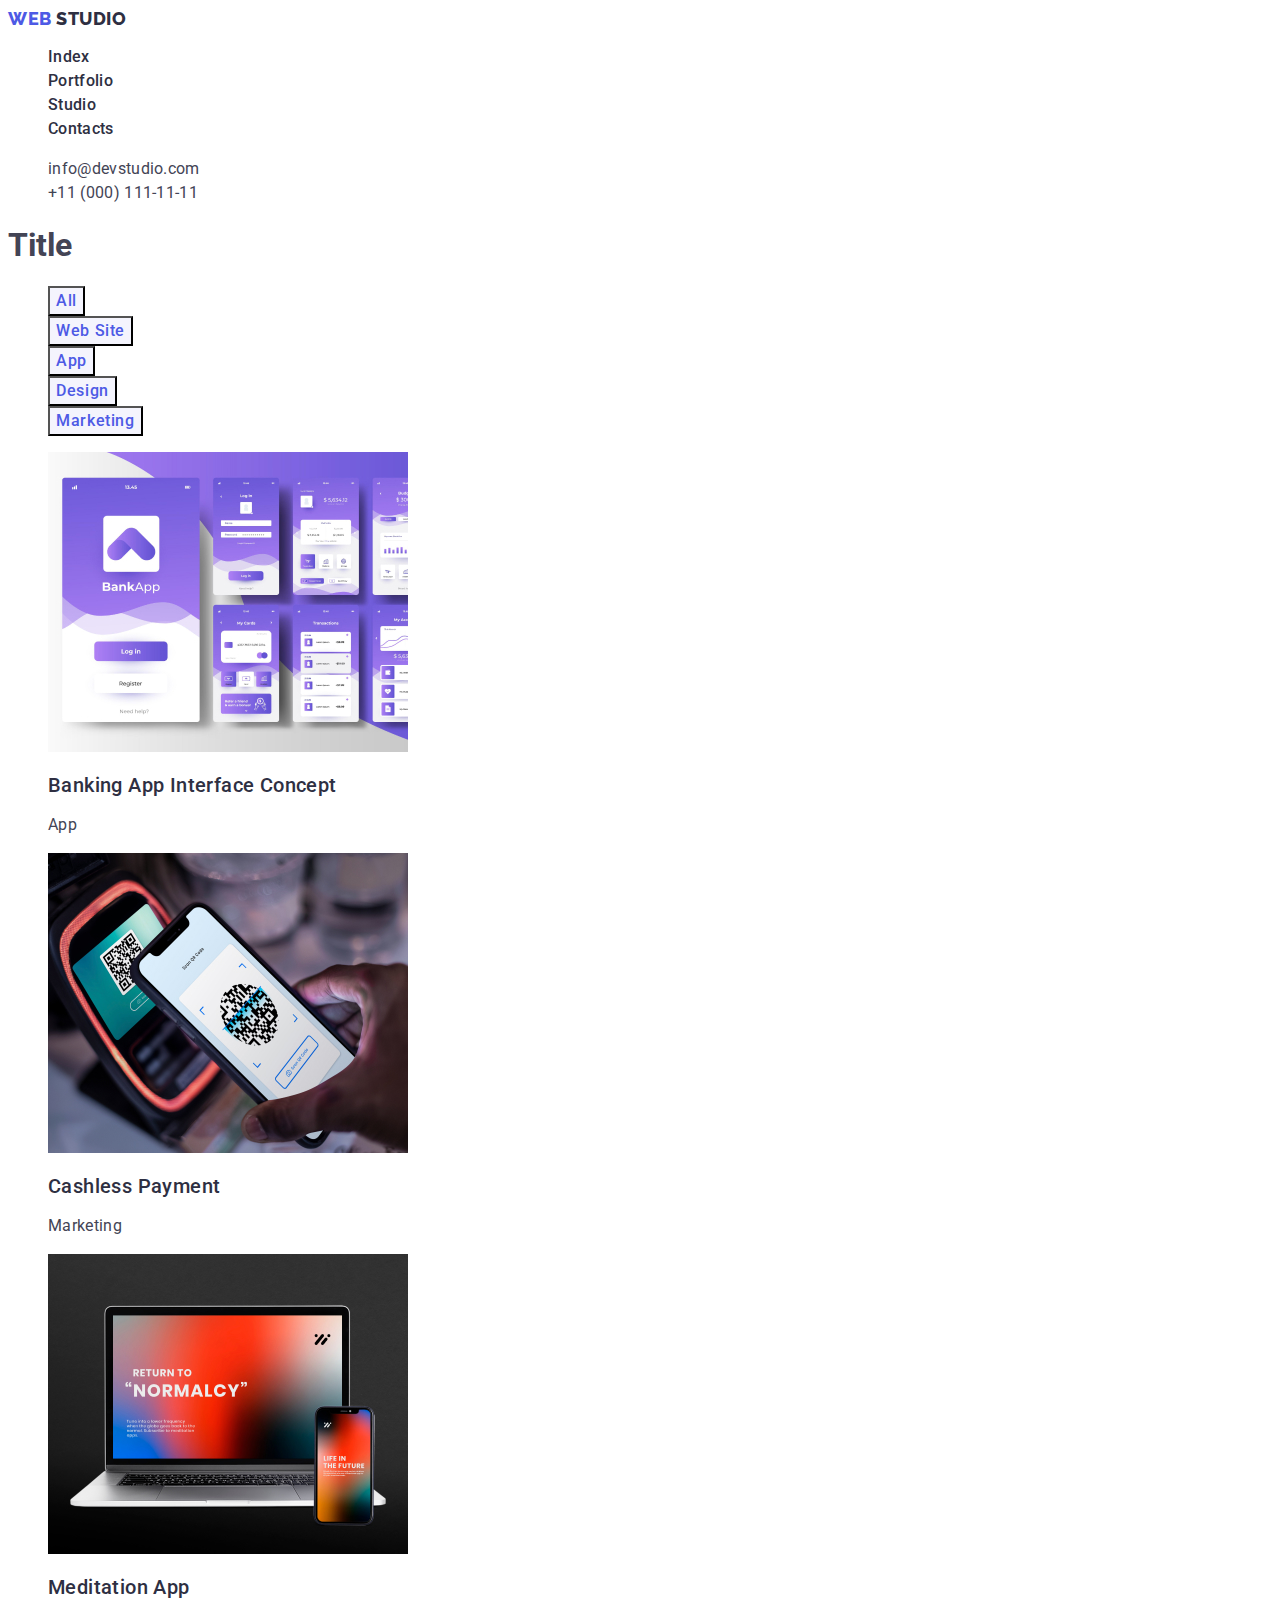
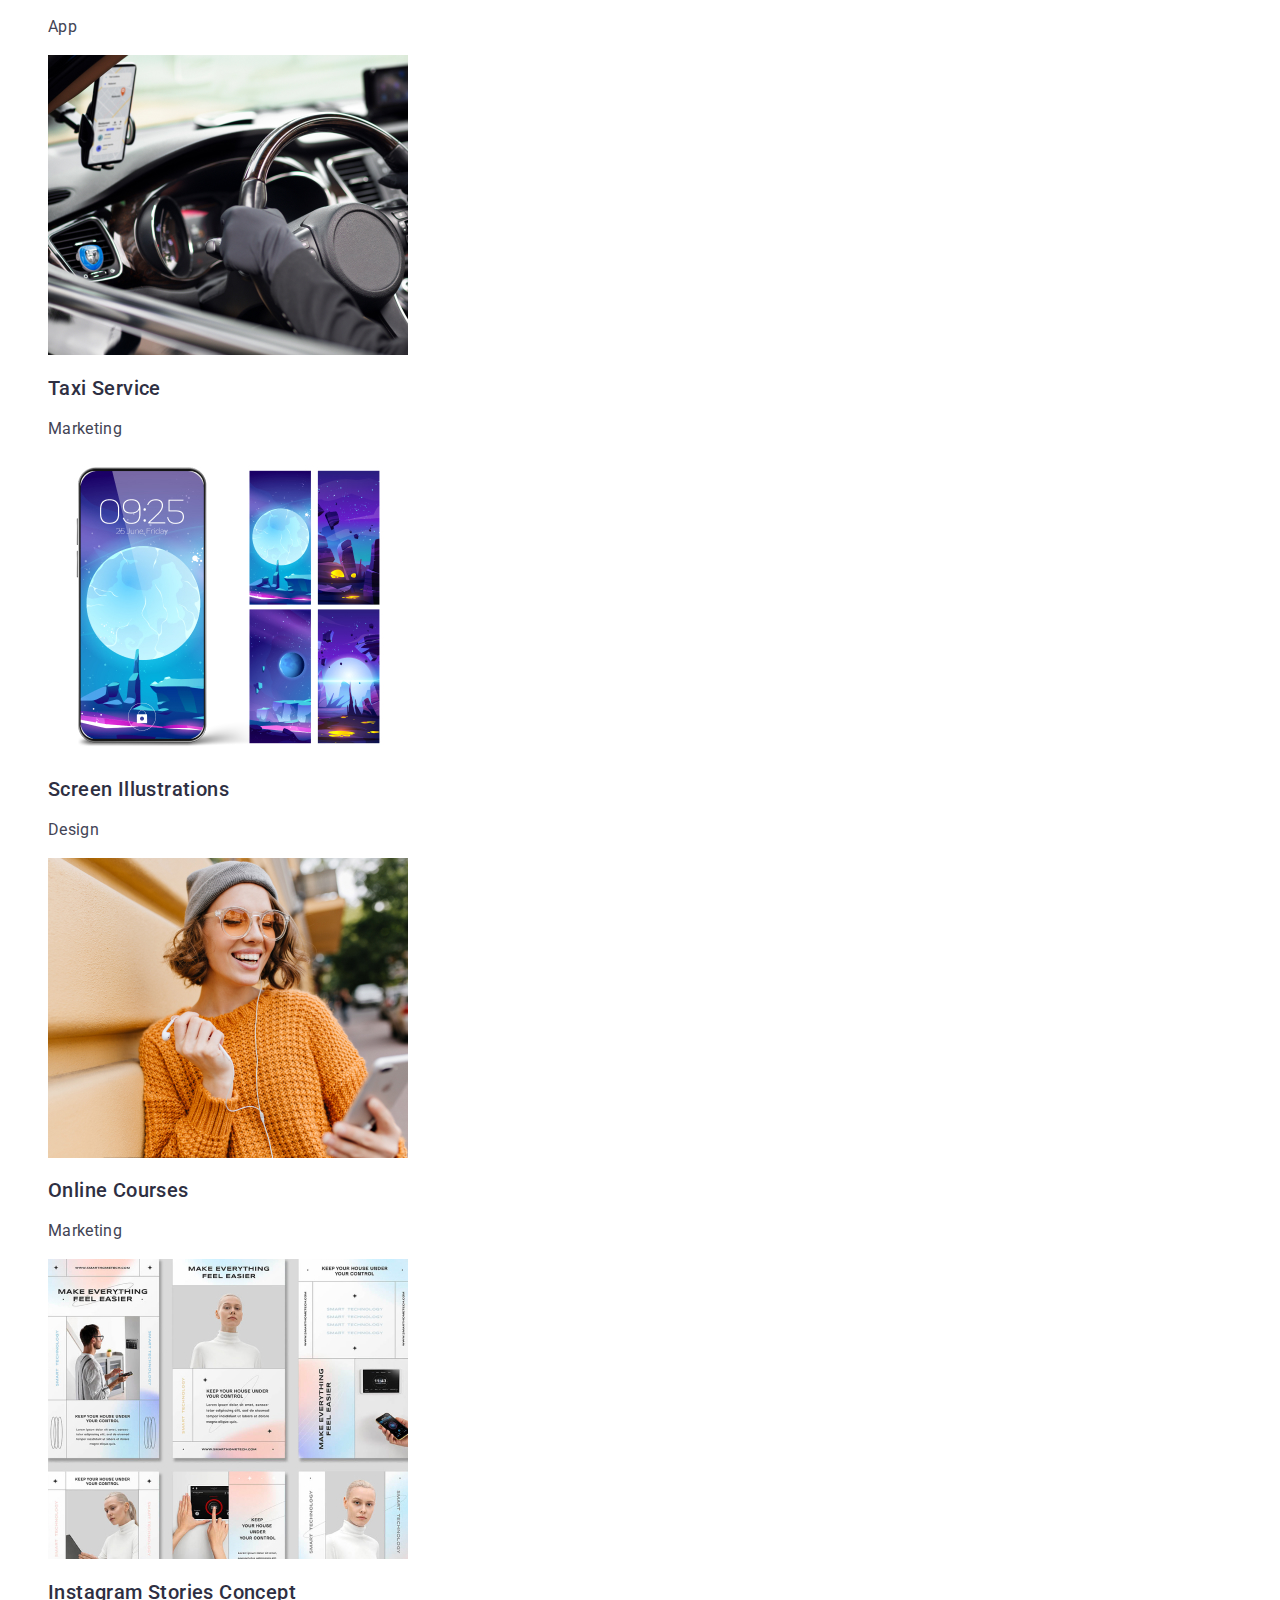
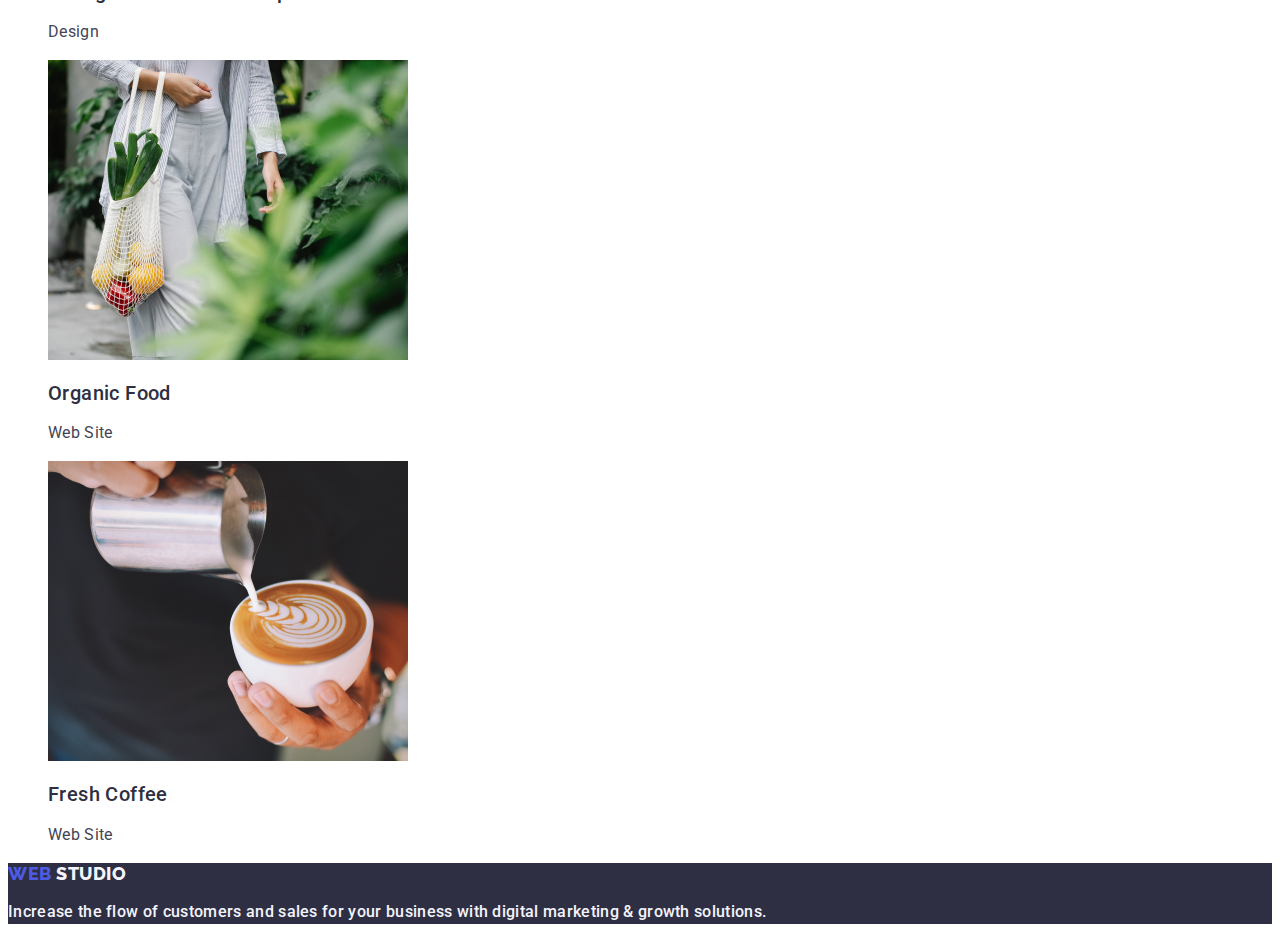
==== portfolio.html @ 58176294 "Initial commit" ====
<!DOCTYPE html>
<html lang="en">

<head>
    <meta charset="UTF-8">
    <meta name="viewport" content="width=device-width, initial-scale=1.0">
    <link rel="preconnect" href="https://fonts.googleapis.com">
    <link rel="preconnect" href="https://fonts.gstatic.com" crossorigin>
    <link href="https://fonts.googleapis.com/css2?family=Raleway:wght@800&family=Roboto:wght@400;500&display=swap"
        rel="stylesheet">
    <link rel="stylesheet" href="./css/styles.css">
    <title>Portfolio</title>
</head>

<body class="body-portfolio">
    <header>
        <nav>
            <a href="./index.html" class="web link">Web <span class="studio">Studio</span></a>
            <ul class="list">
                <li><a href="./index.html" class="index link">Index</a></li>
                <li><a href="./portfolio.html" class="index link">Portfolio</a></li>
                <li><a href="" class="index link">Studio</a></li>
                <li><a href="" class="index link">Contacts</a></li>
            </ul>
        </nav>
        <address class="adress-style">
            <ul class="list">
                <li><a href="mailto:info@devstudio.com" class="contact link">info@devstudio.com</a></li>
                <li><a href="tel:+110001111111" class="contact link">+11 (000) 111-11-11</a></li>
            </ul>
        </address>
    </header>
    <main>
        <section>
            <h1>Title</h1>
            <ul class="list">
                <li><button type="button" class="all-button">All</button></li>
                <li><button type="button" class="all-button">Web Site</button></li>
                <li><button type="button" class="all-button">App</button></li>
                <li><button type="button" class="all-button">Design</button></li>
                <li><button type="button" class="all-button">Marketing</button></li>
            </ul>
            <ul class="list">
                <li><a href="" class="link"><img src="./images/BankingAppInterfaceConcept.jpg" alt="BankingApp"
                            width="360">
                        <h2 class="first-row-title">Banking App Interface Concept</h2>
                        <p class="first-row-paragraph">App</p>
                    </a></li>
                <li><a href="" class="link"><img src="./images/CashlessPayment.jpg" alt="CashlessPayment" width="360">
                        <h2 class="first-row-title">Cashless Payment</h2>
                        <p class="first-row-paragraph">Marketing</p>
                    </a></li>
                <li><a href="" class="link"><img src="./images/MeditationApp.jpg" alt="MeditationApp" width="360">
                        <h2 class="first-row-title">Meditation App</h2>
                        <p class="first-row-paragraph">App</p>
                    </a></li>
                <li><a href="" class="link"><img src="./images/TaxiService.jpg" alt="TaxiService" width="360">
                        <h2 class="first-row-title">Taxi Service</h2>
                        <p class="first-row-paragraph">Marketing</p>
                    </a></li>
                <li><a href="" class="link"><img src="./images/ScreenIllustrations.jpg" alt="ScreenIllustrations"
                            width="360">
                        <h2 class="first-row-title">Screen Illustrations</h2>
                        <p class="first-row-paragraph">Design</p>
                    </a></li>
                <li><a href="" class="link"><img src="./images/OnlineCourses.jpg" alt="OnlineCourses" width="360">
                        <h2 class="first-row-title">Online Courses</h2>
                        <p class="first-row-paragraph">Marketing</p>
                    </a></li>
                <li><a href="" class="link"><img src="./images/InstagramStoriesConcept.jpg"
                            alt="InstagramStoriesConcept" width="360">
                        <h2 class="first-row-title">Instagram Stories Concept</h2>
                        <p class="first-row-paragraph">Design</p>
                    </a></li>
                <li><a href="" class="link"><img src="./images/OrganicFood.jpg" alt="OrganicFood" width="360">
                        <h2 class="first-row-title">Organic Food</h2>
                        <p class="first-row-paragraph">Web Site</p>
                    </a></li>
                <li><a href="" class="link"><img src="./images/FreshCoffee.jpg" alt="FreshCoffee" width="360">
                        <h2 class="first-row-title">Fresh Coffee</h2>
                        <p class="first-row-paragraph">Web Site</p>
                    </a></li>
            </ul>
        </section>
    </main>
    <footer class="footer">
        <a href="./index.html" class="web-footer link">Web <span class="studio-footer">Studio</span></a>
        <p class="index link footer-paragraph">Increase the flow of customers and sales for your business with digital
            marketing & growth solutions.</p>
    </footer>
</body>

</html>
---- css/styles.css ----
/* Studio */
 :root {
     --maincolor: 434455;
 }

 .body-studio {
     font-family: "Roboto", sans-serif;
     color: #434455;
     background-color: #FFFFFFFF;
 }

 .web {
     font-family: "Raleway", sans-serif;
     font-weight: 800;
     font-size: 18px;
     line-height: 1.17;
     letter-spacing: 0.03em;
     text-transform: uppercase;
     color: #4d5ae5;
 }

 .studio {
     color: #2e2f42;
     font-family: "Raleway", sans-serif;
     font-size: 18px;
     font-style: normal;
     font-weight: 800;
     line-height: 21px;
     letter-spacing: 0.54px;
     text-transform: uppercase;
 }

 .list {
     list-style: none;
 }

 .link {
     text-decoration: none;
 }

 .index {
     font-weight: 500;
     line-height: 1.5;
     letter-spacing: 0.02em;
     color: #2e2f42;
 }

 .link:hover {
     color: #404bbf;
 }

 .link:focus {
     color: #404bbf;
 }

 .adress-style {
     font-style: normal;
 }

 .contact {
     color: #434455;
     font-size: 16px;
     line-height: 1.5;
     letter-spacing: 0.02em;
 }

 /* Section1 */
 .first-section {
     background-color: #2e2f42;
 }

 .first-section-title {
     color: #ffffff;
     font-size: 56px;
     line-height: 1.07;
     text-align: center;
     letter-spacing: 0.02em;
 }

 .first-section-button {
     color: #ffffff;
     background-color: #4D5AE5;
     font-family: "Roboto", sans-serif;
     font-weight: 500;
     font-size: 16px;
     line-height: 1.5;
     letter-spacing: 0.04em;
 }

 .first-section-button:hover {
     background-color: #404bbf;
 }

 .first-section-button:focus {
     background-color: #404bbf;
 }

 .first-section-button {
     cursor: pointer
 }

 /* Section2 */
 .second-section-title {
     color: #2e2f42;
     font-weight: 500;
     font-size: 20px;
     line-height: 1.2;
     letter-spacing: 0.02em;
     background-color: #FFFFFFFF;
 }

 .second-section-paragraph {
     line-height: 1.5;
     letter-spacing: 0.02em;
 }

 /* Section3 */
 .third-section-title {
     color: #2e2f42;
     font-size: 36px;
     line-height: 1.11;
     text-align: center;
     text-transform: capitalize;
 }

 /* Section4 */
 .fourth-section {
     background-color: #F4F4FD;
 }

 .fourth-section-title {
     color: #2e2f42;
     font-size: 36px;
     line-height: 1.11;
     text-align: center;
     letter-spacing: 0.02em;
     text-transform: capitalize;
     background-color: #FFFFFFFF;
 }

 .background-list-fourth-section {
     background-color: #FFFFFFFF;
 }


 /* Footer */
 .footer {
     background-color: #2e2f42;
 }

 .footer-paragraph {
     color: #F4F4FD;
 }

 .web-footer {
     font-family: "Raleway", sans-serif;
     font-weight: 800;
     font-size: 18px;
     line-height: 1.17;
     letter-spacing: 0.03em;
     text-transform: uppercase;
     color: #4d5ae5;
 }

 .studio-footer {
     color: #f4f4fd;
     font-family: "Raleway", sans-serif;
     font-size: 18px;
     font-style: normal;
     font-weight: 800;
     line-height: 21px;
     letter-spacing: 0.54px;
     text-transform: uppercase;
 }

 /* Portfolio */

 .body-portfolio {
     font-family: "Roboto", sans-serif;
     color: #434455;
 }

 /* Row1 */
 .all-button {
     color: #4d5ae5;
     background-color: #F4F4FD;
     text-align: center;
     font-family: "Roboto", sans-serif;
     font-size: 16px;
     font-style: normal;
     font-weight: 500;
     line-height: 1.5;
     letter-spacing: 0.04em;
     cursor: pointer;
 }

 .all-button:hover {
     color: #FFFFFFFF;
     background-color: #404BBF;
 }

 .all-button:focus {
     color: #FFFFFFFF;
     background-color: #404BBF;
 }

 .first-row-title {
     color: #2e2f42;
     font-size: 20px;
     font-style: normal;
     font-weight: 500;
     line-height: 1.2;
     letter-spacing: 0.02em;
 }

 .first-row-paragraph {
     color: #434455;
     font-size: 16px;
     line-height: 1.5;
     letter-spacing: 0.02em;

 }
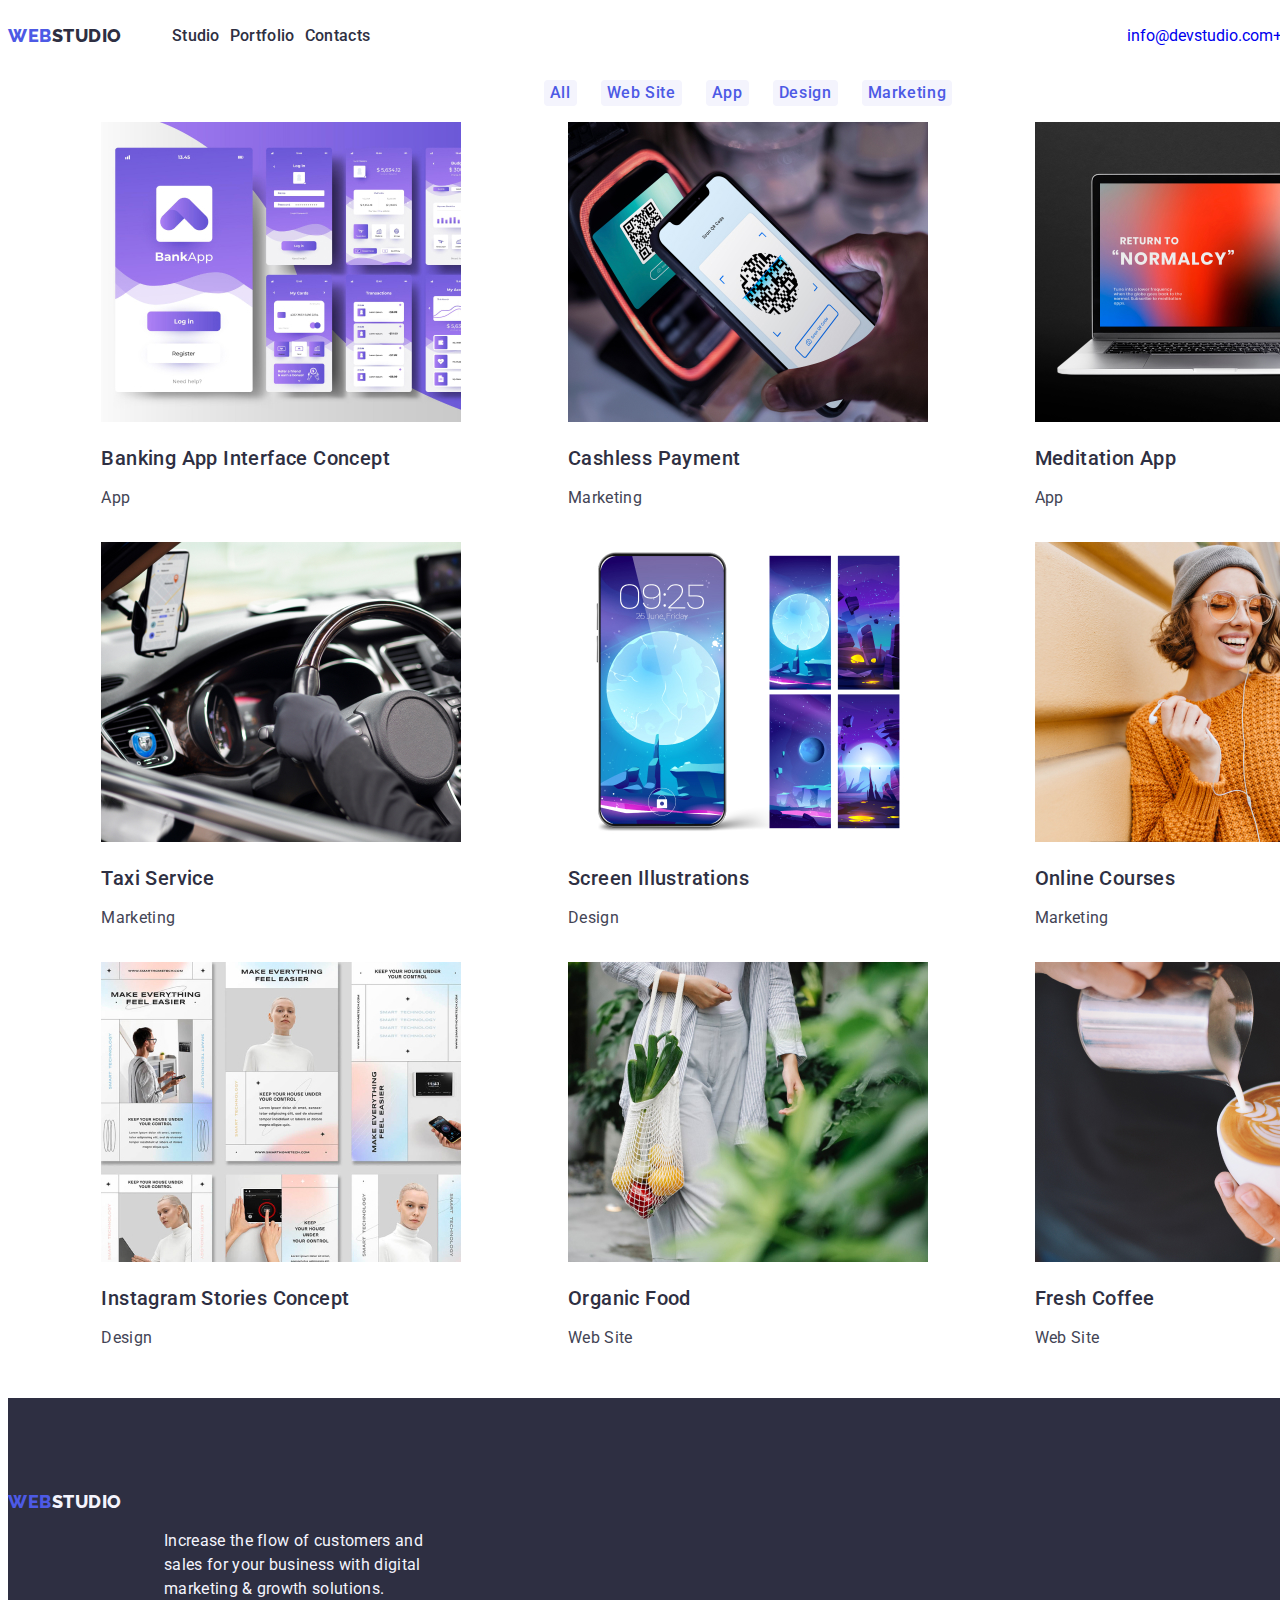
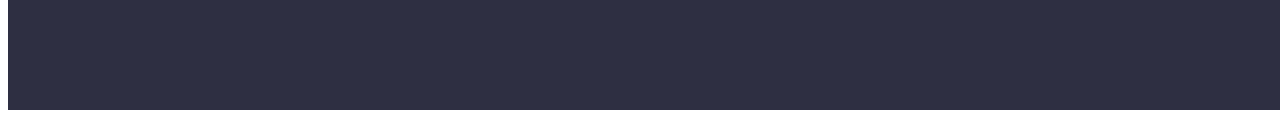
==== commit aa7f4c14: "Add files via upload" ====
--- a/portfolio.html
+++ b/portfolio.html
@@ -1,93 +1,201 @@
 <!DOCTYPE html>
 <html lang="en">
-
-<head>
-    <meta charset="UTF-8">
-    <meta name="viewport" content="width=device-width, initial-scale=1.0">
-    <link rel="preconnect" href="https://fonts.googleapis.com">
-    <link rel="preconnect" href="https://fonts.gstatic.com" crossorigin>
-    <link href="https://fonts.googleapis.com/css2?family=Raleway:wght@800&family=Roboto:wght@400;500&display=swap"
-        rel="stylesheet">
-    <link rel="stylesheet" href="./css/styles.css">
+  <head>
+    <meta charset="UTF-8" />
+    <meta name="viewport" content="width=device-width, initial-scale=1.0" />
+    <link rel="preconnect" href="https://fonts.googleapis.com" />
+    <link rel="preconnect" href="https://fonts.gstatic.com" crossorigin />
+    <link
+      href="https://fonts.googleapis.com/css2?family=Raleway:wght@700&family=Roboto:wght@400;500;700;900&display=swap"
+      rel="stylesheet"
+    />
+    <link rel="stylesheet" href="./css/styles.css" />
     <title>Portfolio</title>
-</head>
-
-<body class="body-portfolio">
+  </head>
+  <body class="body-portofoliu">
+    <!--Hero section-->
     <header>
-        <nav>
-            <a href="./index.html" class="web link">Web <span class="studio">Studio</span></a>
-            <ul class="list">
-                <li><a href="./index.html" class="index link">Index</a></li>
-                <li><a href="./portfolio.html" class="index link">Portfolio</a></li>
-                <li><a href="" class="index link">Studio</a></li>
-                <li><a href="" class="index link">Contacts</a></li>
-            </ul>
-        </nav>
-        <address class="adress-style">
-            <ul class="list">
-                <li><a href="mailto:info@devstudio.com" class="contact link">info@devstudio.com</a></li>
-                <li><a href="tel:+110001111111" class="contact link">+11 (000) 111-11-11</a></li>
-            </ul>
-        </address>
+      <!--Logo-->
+
+      <nav class="main-navigation-container">
+        <a class="logo link" href="./portfolio.html"
+          >Web<span class="logo-span-dark-header">Studio</span></a
+        >
+
+        <ul class="navigation-list list">
+          <li><a class="nav-link link" href="./index.html">Studio</a></li>
+          <li>
+            <a class="nav-link link" href="./portfolio.html">Portfolio</a>
+          </li>
+          <li><a class="nav-link link" href="Contacts">Contacts</a></li>
+        </ul>
+      </nav>
+      <!--Contact information-->
+      <address class="adress-container">
+        <ul class="adress-list list">
+          <li>
+            <a class="adress-link link" href="mailto:info@devstudio.com"
+              >info@devstudio.com</a
+            >
+          </li>
+          <li>
+            <a class="adress-link link" href="tel:+110001111111"
+              >+11 (000) 111-11-11-111</a
+            >
+          </li>
+        </ul>
+      </address>
     </header>
-    <main>
-        <section>
-            <h1>Title</h1>
-            <ul class="list">
-                <li><button type="button" class="all-button">All</button></li>
-                <li><button type="button" class="all-button">Web Site</button></li>
-                <li><button type="button" class="all-button">App</button></li>
-                <li><button type="button" class="all-button">Design</button></li>
-                <li><button type="button" class="all-button">Marketing</button></li>
-            </ul>
-            <ul class="list">
-                <li><a href="" class="link"><img src="./images/BankingAppInterfaceConcept.jpg" alt="BankingApp"
-                            width="360">
-                        <h2 class="first-row-title">Banking App Interface Concept</h2>
-                        <p class="first-row-paragraph">App</p>
-                    </a></li>
-                <li><a href="" class="link"><img src="./images/CashlessPayment.jpg" alt="CashlessPayment" width="360">
-                        <h2 class="first-row-title">Cashless Payment</h2>
-                        <p class="first-row-paragraph">Marketing</p>
-                    </a></li>
-                <li><a href="" class="link"><img src="./images/MeditationApp.jpg" alt="MeditationApp" width="360">
-                        <h2 class="first-row-title">Meditation App</h2>
-                        <p class="first-row-paragraph">App</p>
-                    </a></li>
-                <li><a href="" class="link"><img src="./images/TaxiService.jpg" alt="TaxiService" width="360">
-                        <h2 class="first-row-title">Taxi Service</h2>
-                        <p class="first-row-paragraph">Marketing</p>
-                    </a></li>
-                <li><a href="" class="link"><img src="./images/ScreenIllustrations.jpg" alt="ScreenIllustrations"
-                            width="360">
-                        <h2 class="first-row-title">Screen Illustrations</h2>
-                        <p class="first-row-paragraph">Design</p>
-                    </a></li>
-                <li><a href="" class="link"><img src="./images/OnlineCourses.jpg" alt="OnlineCourses" width="360">
-                        <h2 class="first-row-title">Online Courses</h2>
-                        <p class="first-row-paragraph">Marketing</p>
-                    </a></li>
-                <li><a href="" class="link"><img src="./images/InstagramStoriesConcept.jpg"
-                            alt="InstagramStoriesConcept" width="360">
-                        <h2 class="first-row-title">Instagram Stories Concept</h2>
-                        <p class="first-row-paragraph">Design</p>
-                    </a></li>
-                <li><a href="" class="link"><img src="./images/OrganicFood.jpg" alt="OrganicFood" width="360">
-                        <h2 class="first-row-title">Organic Food</h2>
-                        <p class="first-row-paragraph">Web Site</p>
-                    </a></li>
-                <li><a href="" class="link"><img src="./images/FreshCoffee.jpg" alt="FreshCoffee" width="360">
-                        <h2 class="first-row-title">Fresh Coffee</h2>
-                        <p class="first-row-paragraph">Web Site</p>
-                    </a></li>
-            </ul>
-        </section>
+    <main class="main-portofoliu">
+      <!--Buttons-->
+      <section class="buttons-portofoliu">
+        <h1 hidden>Buttons</h1>
+
+        <ul class="sec-one-list-of-buttons">
+          <li><button class="sec-one-button" type="button">All</button></li>
+          <li>
+            <button class="sec-one-button" type="button">Web Site</button>
+          </li>
+          <li><button class="sec-one-button" type="button">App</button></li>
+          <li><button class="sec-one-button" type="button">Design</button></li>
+          <li>
+            <button class="sec-one-button" type="button">Marketing</button>
+          </li>
+        </ul>
+
+        <!--Picture section-->
+        <!--Row1-->
+
+        <ul class="list-of-projects list">
+          <li class="list-port">
+            <a class="project-link link" href="#">
+              <img
+                class="project-image"
+                src="./images/banking.jpg"
+                alt="Banking App Interface Concept"
+                width="360"
+                height="300"
+              />
+              <h2 class="header-description">Banking App Interface Concept</h2>
+              <p class="paragraph">App</p>
+            </a>
+          </li>
+          <li class="list-port">
+            <a class="project-link link" href="#">
+              <img
+                class="project-image"
+                src="./images/cashless.jpg"
+                alt="Cashless Payment"
+                width="360"
+                height="300"
+              />
+              <h2 class="header-description">Cashless Payment</h2>
+              <p class="paragraph">Marketing</p>
+            </a>
+          </li>
+          <li class="list-port">
+            <a class="project-link link" href="#">
+              <img
+                class="project-image"
+                src="./images/meditation.jpg"
+                alt="Meditation App"
+                width="360"
+                height="300"
+              />
+              <h2 class="header-description">Meditation App</h2>
+              <p class="paragraph">App</p>
+            </a>
+          </li>
+          <li class="list-port">
+            <a class="project-link link" href="#">
+              <img
+                class="project-image"
+                src="./images/taxiservice.jpg"
+                alt="Taxi Service"
+                width="360"
+                height="300"
+              />
+              <h2 class="header-description">Taxi Service</h2>
+              <p class="paragraph">Marketing</p>
+            </a>
+          </li>
+          <li class="list-port">
+            <a class="project-link link" href="#">
+              <img
+                class="project-image"
+                src="./images/screenilustration.jpg"
+                alt="Screen Illustrations"
+                width="360"
+                height="300"
+              />
+              <h2 class="header-description">Screen Illustrations</h2>
+              <p class="paragraph">Design</p>
+            </a>
+          </li>
+          <li class="list-port">
+            <a class="project-link link" href="#">
+              <img
+                class="project-image"
+                src="./images/online.jpg"
+                alt="Online Courses"
+                width="360"
+                height="300"
+              />
+              <h2 class="header-description">Online Courses</h2>
+              <p class="paragraph">Marketing</p>
+            </a>
+          </li>
+          <li class="list-port">
+            <a class="project-link link" href="#">
+              <img
+                class="project-image"
+                src="./images/instagram.jpg"
+                alt="Instagram Stories Concept"
+                width="360"
+                height="300"
+              />
+              <h2 class="header-description">Instagram Stories Concept</h2>
+              <p class="paragraph">Design</p>
+            </a>
+          </li>
+          <li class="list-port">
+            <a class="project-link link" href="#">
+              <img
+                class="project-image"
+                src="./images/organic.jpg"
+                alt="Organic Food"
+                width="360"
+                height="300"
+              />
+              <h2 class="header-description">Organic Food</h2>
+              <p class="paragraph">Web Site</p>
+            </a>
+          </li>
+          <li class="list-port">
+            <a class="project-link link" href="#">
+              <img
+                class="project-image"
+                src="./images/freshcoffee.jpg"
+                alt="Fresh Coffee"
+                width="360"
+                height="300"
+              />
+              <h2 class="header-description">Fresh Coffee</h2>
+              <p class="paragraph">Web Site</p>
+            </a>
+          </li>
+        </ul>
+      </section>
     </main>
-    <footer class="footer">
-        <a href="./index.html" class="web-footer link">Web <span class="studio-footer">Studio</span></a>
-        <p class="index link footer-paragraph">Increase the flow of customers and sales for your business with digital
-            marketing & growth solutions.</p>
+    <!--Footer-->
+    <footer class="footer-container">
+      <a class="logo link" href="./portfolio.html"
+        >Web<span class="span-footer">Studio</span></a
+      >
+      <p class="paragraph-logo">
+        Increase the flow of customers and sales for your business with digital
+        marketing & growth solutions.
+      </p>
     </footer>
-</body>
-
-</html>+  </body>
+</html>
--- a/css/styles.css
+++ b/css/styles.css
@@ -1,230 +1,414 @@
-
- /* Studio */
- :root {
-     --maincolor: 434455;
- }
-
- .body-studio {
-     font-family: "Roboto", sans-serif;
-     color: #434455;
-     background-color: #FFFFFFFF;
- }
-
- .web {
-     font-family: "Raleway", sans-serif;
-     font-weight: 800;
-     font-size: 18px;
-     line-height: 1.17;
-     letter-spacing: 0.03em;
-     text-transform: uppercase;
-     color: #4d5ae5;
- }
-
- .studio {
-     color: #2e2f42;
-     font-family: "Raleway", sans-serif;
-     font-size: 18px;
-     font-style: normal;
-     font-weight: 800;
-     line-height: 21px;
-     letter-spacing: 0.54px;
-     text-transform: uppercase;
- }
-
- .list {
-     list-style: none;
- }
-
- .link {
-     text-decoration: none;
- }
-
- .index {
-     font-weight: 500;
-     line-height: 1.5;
-     letter-spacing: 0.02em;
-     color: #2e2f42;
- }
-
- .link:hover {
-     color: #404bbf;
- }
-
- .link:focus {
-     color: #404bbf;
- }
-
- .adress-style {
-     font-style: normal;
- }
-
- .contact {
-     color: #434455;
-     font-size: 16px;
-     line-height: 1.5;
-     letter-spacing: 0.02em;
- }
-
- /* Section1 */
- .first-section {
-     background-color: #2e2f42;
- }
-
- .first-section-title {
-     color: #ffffff;
-     font-size: 56px;
-     line-height: 1.07;
-     text-align: center;
-     letter-spacing: 0.02em;
- }
-
- .first-section-button {
-     color: #ffffff;
-     background-color: #4D5AE5;
-     font-family: "Roboto", sans-serif;
-     font-weight: 500;
-     font-size: 16px;
-     line-height: 1.5;
-     letter-spacing: 0.04em;
- }
-
- .first-section-button:hover {
-     background-color: #404bbf;
- }
-
- .first-section-button:focus {
-     background-color: #404bbf;
- }
-
- .first-section-button {
-     cursor: pointer
- }
-
- /* Section2 */
- .second-section-title {
-     color: #2e2f42;
-     font-weight: 500;
-     font-size: 20px;
-     line-height: 1.2;
-     letter-spacing: 0.02em;
-     background-color: #FFFFFFFF;
- }
-
- .second-section-paragraph {
-     line-height: 1.5;
-     letter-spacing: 0.02em;
- }
-
- /* Section3 */
- .third-section-title {
-     color: #2e2f42;
-     font-size: 36px;
-     line-height: 1.11;
-     text-align: center;
-     text-transform: capitalize;
- }
-
- /* Section4 */
- .fourth-section {
-     background-color: #F4F4FD;
- }
-
- .fourth-section-title {
-     color: #2e2f42;
-     font-size: 36px;
-     line-height: 1.11;
-     text-align: center;
-     letter-spacing: 0.02em;
-     text-transform: capitalize;
-     background-color: #FFFFFFFF;
- }
-
- .background-list-fourth-section {
-     background-color: #FFFFFFFF;
- }
-
-
- /* Footer */
- .footer {
-     background-color: #2e2f42;
- }
-
- .footer-paragraph {
-     color: #F4F4FD;
- }
-
- .web-footer {
-     font-family: "Raleway", sans-serif;
-     font-weight: 800;
-     font-size: 18px;
-     line-height: 1.17;
-     letter-spacing: 0.03em;
-     text-transform: uppercase;
-     color: #4d5ae5;
- }
-
- .studio-footer {
-     color: #f4f4fd;
-     font-family: "Raleway", sans-serif;
-     font-size: 18px;
-     font-style: normal;
-     font-weight: 800;
-     line-height: 21px;
-     letter-spacing: 0.54px;
-     text-transform: uppercase;
- }
-
- /* Portfolio */
-
- .body-portfolio {
-     font-family: "Roboto", sans-serif;
-     color: #434455;
- }
-
- /* Row1 */
- .all-button {
-     color: #4d5ae5;
-     background-color: #F4F4FD;
-     text-align: center;
-     font-family: "Roboto", sans-serif;
-     font-size: 16px;
-     font-style: normal;
-     font-weight: 500;
-     line-height: 1.5;
-     letter-spacing: 0.04em;
-     cursor: pointer;
- }
-
- .all-button:hover {
-     color: #FFFFFFFF;
-     background-color: #404BBF;
- }
-
- .all-button:focus {
-     color: #FFFFFFFF;
-     background-color: #404BBF;
- }
-
- .first-row-title {
-     color: #2e2f42;
-     font-size: 20px;
-     font-style: normal;
-     font-weight: 500;
-     line-height: 1.2;
-     letter-spacing: 0.02em;
- }
-
- .first-row-paragraph {
-     color: #434455;
-     font-size: 16px;
-     line-height: 1.5;
-     letter-spacing: 0.02em;
-
- }
-        
-
-
-
-
-
-
+:root {
+  --text-font-family: "Roboto", "Raleway", sans-serif;
+  --IRIS: #4d5ae5;
+  --NAVY-BLUE: #2e2f42;
+  --WHITE: #ffffff;
+  --SLATE: #434455;
+  --CLOUD: #f4f4fd;
+  --OCEAN: #404bbf;
+}
+
+body {
+  font-family: "Roboto", sans-serif;
+  color: var(--SLATE);
+  background-color: var(--WHITE);
+  font-size: 16px;
+  font-weight: 400;
+  line-height: 1.5;
+  display: block;
+  align-items: center;
+  margin: 8px;
+  width: 1440px;
+}
+.navigation-list:first-child :hover {
+  color: var(--ocean);
+}
+.navigation-list:nth-child(2) :focus {
+  color: var(--ocean);
+}
+header {
+  display: flex;
+  justify-content: space-between;
+  width: 1440px;
+}
+.main-navigation-container {
+  display: flex;
+  justify-content: space-between;
+  align-items: center;
+}
+
+nav {
+  display: flex;
+  justify-content: space-between;
+}
+
+.link {
+  text-decoration: none;
+}
+
+.logo {
+  text-transform: uppercase;
+  color: var(--IRIS);
+  font-weight: 800;
+  font-size: 18px;
+  line-height: 1.17;
+  letter-spacing: 0.54px;
+  font-family: "Raleway", sans-serif;
+}
+
+.logo-span-dark-header {
+  color: var(--NAVY-BLUE);
+}
+
+.address-container {
+  font-style: normal;
+}
+.navigation-list {
+  list-style-type: none;
+  display: flex;
+  justify-content: space-around;
+}
+.link {
+  text-decoration: none;
+}
+.list {
+  display: flex;
+  justify-content: space-around;
+  list-style: none;
+}
+li {
+  text-align: -webkit-match-parent;
+}
+
+.nav-link {
+  color: var(--NAVY-BLUE, #2e2f42);
+  font-size: 16px;
+  font-weight: 500;
+  line-height: 150%;
+  letter-spacing: 0.32px;
+  margin-left: 10px;
+}
+
+.nav-link:hover .nav-link:focus {
+  color: var(--OCEAN);
+}
+.adress-container {
+  font-style: normal;
+}
+.address-list {
+  list-style-type: none;
+}
+
+.address-link {
+  color: var(--SLATE, #434455);
+  font-size: 16px;
+  font-weight: 400;
+  line-height: 150%;
+  letter-spacing: 0.32px;
+  text-decoration: none;
+}
+
+main {
+  display: block;
+}
+.main-container {
+  display: flex;
+  justify-content: center;
+  align-items: center;
+  flex-direction: column;
+}
+
+.hero-image-section-container {
+  background-color: var(--NAVY-BLUE);
+  display: flex;
+  justify-content: center;
+  align-items: center;
+  flex-direction: column;
+  width: 1440px;
+  height: 600px;
+}
+section {
+  display: block;
+}
+
+.hero-image-header {
+  color: var(--WHITE, #fff);
+  text-align: center;
+  font-size: 56px;
+  font-weight: 700;
+  line-height: 107.143%;
+  letter-spacing: 1.12px;
+}
+.hero-image-button {
+  background: var(--IRIS, #4d5ae5);
+  color: var(--WHITE, #fff);
+  font-size: 16px;
+  font-weight: 500;
+  line-height: 150%;
+  /*letter-spacing: 0.64px;*/
+  cursor: pointer;
+  font-family: "Roboto", sans-serif;
+  border-radius: 4px;
+  width: 169px;
+  height: 56px;
+  padding: 15px 32px 15px 32px;
+}
+.what {
+  width: 1440px;
+  height: 600px;
+  display: flex;
+  align-items: center;
+  flex-direction: column;
+}
+.hero-image-button:hover {
+  background-color: var(--OCEAN, #404bbf);
+}
+.hero-image-button:focus {
+  background-color: var(--OCEAN, #404bbf);
+}
+.sec-one-list-of-buttons {
+  list-style-type: none;
+}
+.sec-one-button {
+  background-color: var(--CLOUD);
+  color: var(--IRIS);
+  font-size: 16px;
+  font-weight: 500;
+  line-height: 150%;
+  letter-spacing: 0.64px;
+  text-align: center;
+  cursor: pointer;
+  font-family: "Roboto", sans-serif;
+}
+
+.section-two-list {
+  list-style-type: none;
+  display: flex;
+  justify-content: center;
+}
+li {
+  display: list-item;
+  text-align: -webkit-match-parent;
+}
+.trait {
+  margin-top: 100px;
+  display: flex;
+  justify-content: center;
+  align-items: center;
+  width: 1128px;
+  height: 104px;
+}
+.trait-container {
+  margin: 20px;
+}
+
+.section-2-titles {
+  font-family: "Roboto", sans-serif;
+  font-weight: 500;
+  line-height: 24px;
+  letter-spacing: 0.02em;
+  text-align: left;
+  width: 264px;
+  height: 24px;
+  color: #2e2f42;
+}
+.section-2-index-paragraph {
+  color: var(--SLATE, #434455);
+  font-family: "Roboto", sans-serif;
+  font-size: 16px;
+  font-weight: 400;
+  line-height: 24px;
+  letter-spacing: 0.02em;
+  text-align: left;
+}
+p {
+  display: block;
+  margin-block-start: 1em;
+  margin-block-end: 1em;
+  margin-inline-start: 0px;
+  margin-inline-end: 0px;
+}
+
+.three-section-title {
+  font-family: "Roboto", sans-serif;
+  font-size: 36px;
+  font-weight: 700;
+  line-height: 40px;
+  letter-spacing: 0.02em;
+  text-align: center;
+  width: 323px;
+  height: 40px;
+  top: 1016px;
+  left: 559px;
+  color: #2e2f42;
+}
+.sec-three-image-list {
+  list-style-type: none;
+  display: flex;
+  justify-content: center;
+}
+.image-section-three {
+  width: Hug (360px);
+  height: Hug (300px);
+  top: 1128px;
+  left: 156px;
+  padding: 20px;
+}
+img {
+  overflow-clip-margin: content-box;
+  overflow: clip;
+}
+li {
+  text-align: -webkit-match-parent;
+}
+.our-team-section {
+  background-color: var(--CLOUD, #f4f4fd);
+}
+.four-section-title {
+  color: var(--NAVY-BLUE, #2e2f42);
+  text-align: center;
+  font-size: 36px;
+  font-weight: 700;
+  line-height: 111.111%;
+  letter-spacing: 0.72px;
+  text-transform: capitalize;
+}
+.sec-four-member-list {
+  list-style-type: none;
+  display: flex;
+  justify-content: center;
+}
+.team {
+  background-color: var(--WHITE, #fff);
+  margin: 20px;
+}
+.our-team-pictures {
+  width: 264px;
+  height: 260px;
+}
+.our-team-names {
+  width: 134px;
+  height: 24px;
+  font-family: "Roboto", sans-serif;
+  font-size: 20px;
+  font-weight: 500;
+  line-height: 24px;
+  letter-spacing: 0.02em;
+  text-align: center;
+  color: #2e2f42;
+}
+.our-team-profesion {
+  width: 128px;
+  height: 24px;
+  font-family: "Roboto", sans-serif;
+  font-size: 16px;
+  font-weight: 400;
+  line-height: 24px;
+  letter-spacing: 0.02em;
+  text-align: center;
+  color: #434455;
+}
+.footer-container {
+  background-color: var(--NAVY-BLUE, #2e2f42);
+  display: flex;
+  justify-content: center;
+  align-items: Right;
+  flex-direction: column;
+}
+footer {
+  display: block;
+  width: 1440px;
+  height: 312px;
+}
+.paragraph-logo {
+  width: 264px;
+  height: 72px;
+  margin-left: 156px;
+}
+.logo-footer {
+  margin-left: 156px;
+}
+.link {
+  text-decoration: none;
+}
+.logo {
+  text-transform: uppercase;
+  color: var(--IRIS);
+  font-weight: 800;
+  font-size: 18px;
+  line-height: 1.17;
+  letter-spacing: 0.54px;
+  font-family: "Raleway", sans-serif;
+}
+.span-footer {
+  color: var(--CLOUD);
+}
+.paragraph-logo {
+  color: var(--CLOUD, #f4f4fd);
+  font-size: 16px;
+  line-height: 150%;
+  letter-spacing: 0.32px;
+}
+.list-of-projects {
+  list-style-type: none;
+}
+.project-container {
+  background-color: var(--WHITE, #fff);
+}
+.link {
+  text-decoration: none;
+}
+.project-image {
+  width: 360px;
+  height: 300px;
+}
+.header-description {
+  color: var(--NAVY-BLUE);
+  font-size: 20px;
+  font-weight: 500;
+  line-height: 120%;
+  letter-spacing: 0.4px;
+  text-transform: capitalize;
+}
+
+.paragraph {
+  color: var(--SLATE, #434455);
+  font-size: 16px;
+  font-weight: 400;
+  line-height: 150%;
+  letter-spacing: 0.32px;
+}
+.sec-one-button:hover {
+  background-color: var(--WHITE);
+}
+.sec-one-button:focus {
+  background-color: var(--WHITE);
+}
+.sec-one-list-of-buttons {
+  list-style-type: none;
+  display: flex;
+  justify-content: center;
+  gap: 24px;
+}
+.body-portafolio {
+  width: 1440px;
+  height: 2076px;
+}
+.list-of-projects {
+  list-style-type: none;
+  display: flex;
+  flex-wrap: wrap;
+}
+.sec-one-button {
+  border-radius: 4px;
+  border: 1px;
+  color: var(--IRIS);
+  border-color: #e7e9fc;
+}
+.list-port {
+  width: 360px;
+  height: 420px;
+  padding: 0px, 0px, 32px, 0px;
+  border: 1px;
+  color: yellow;
+}
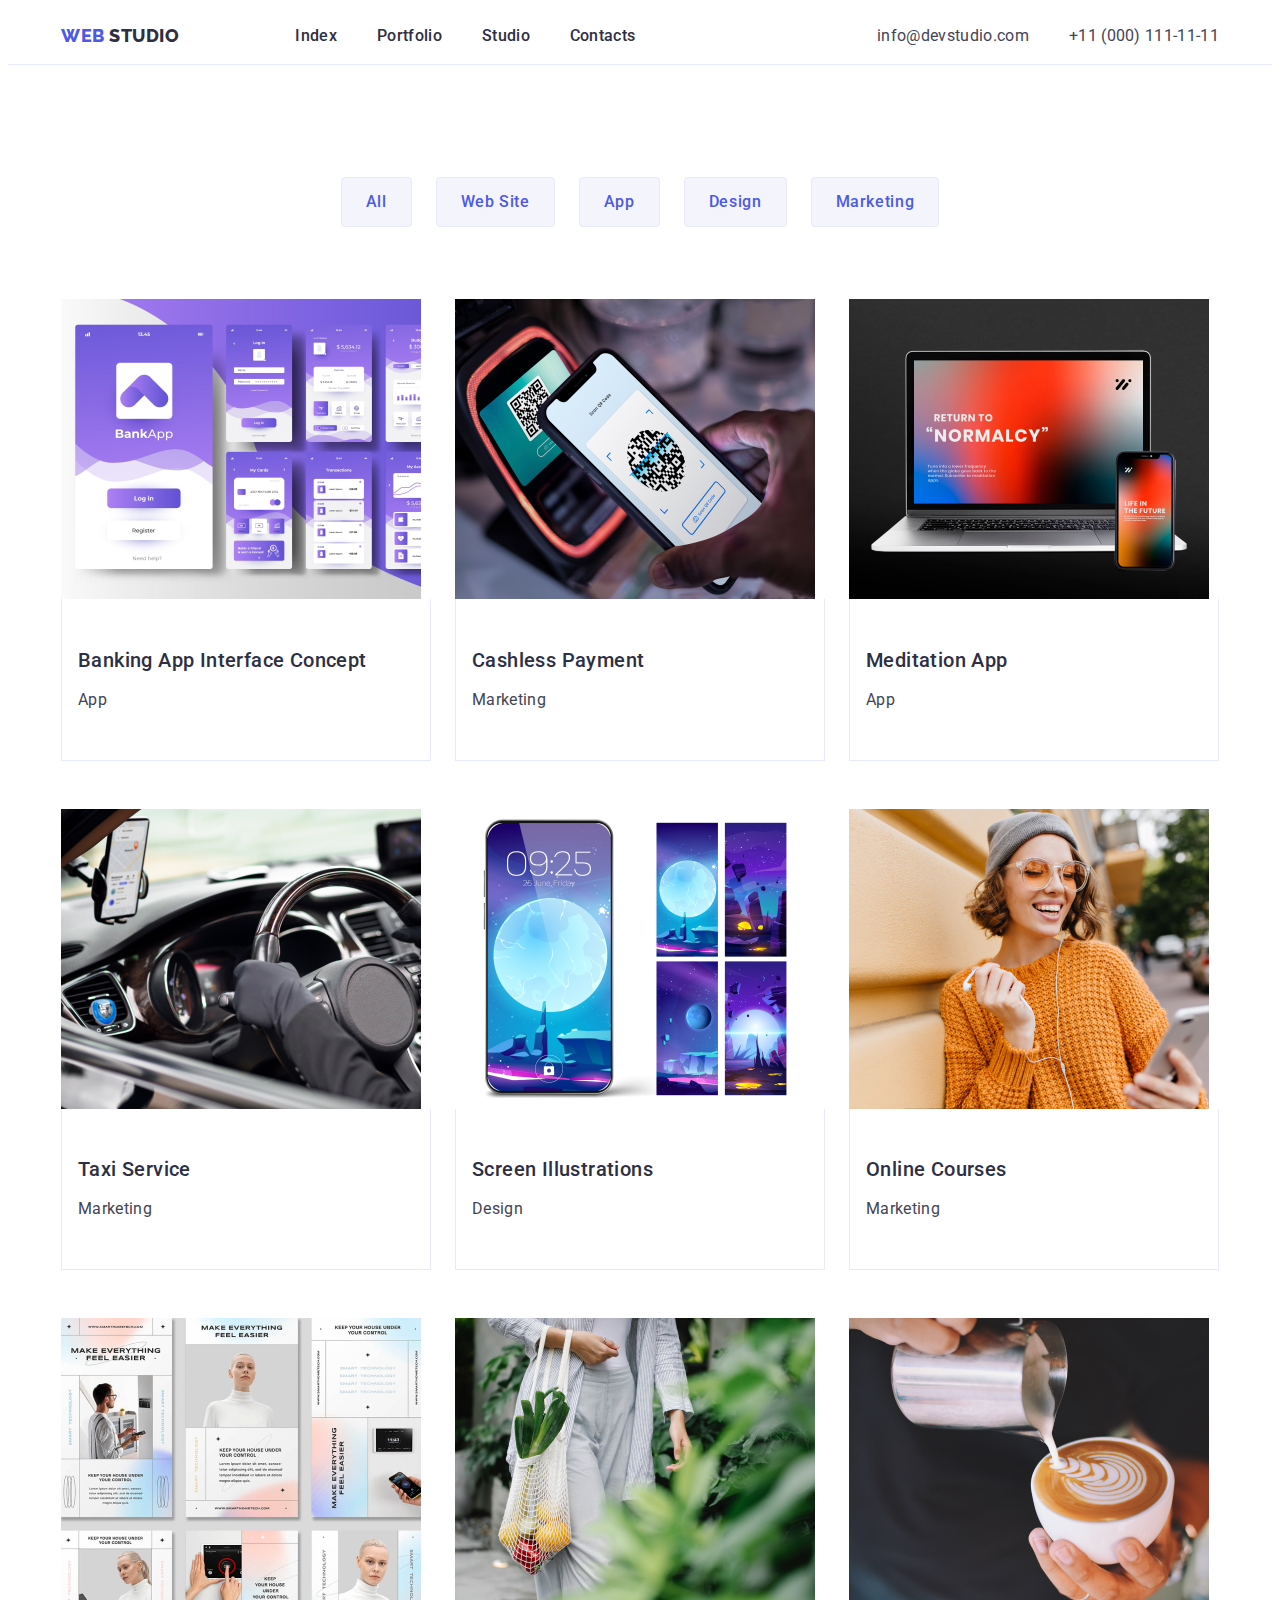
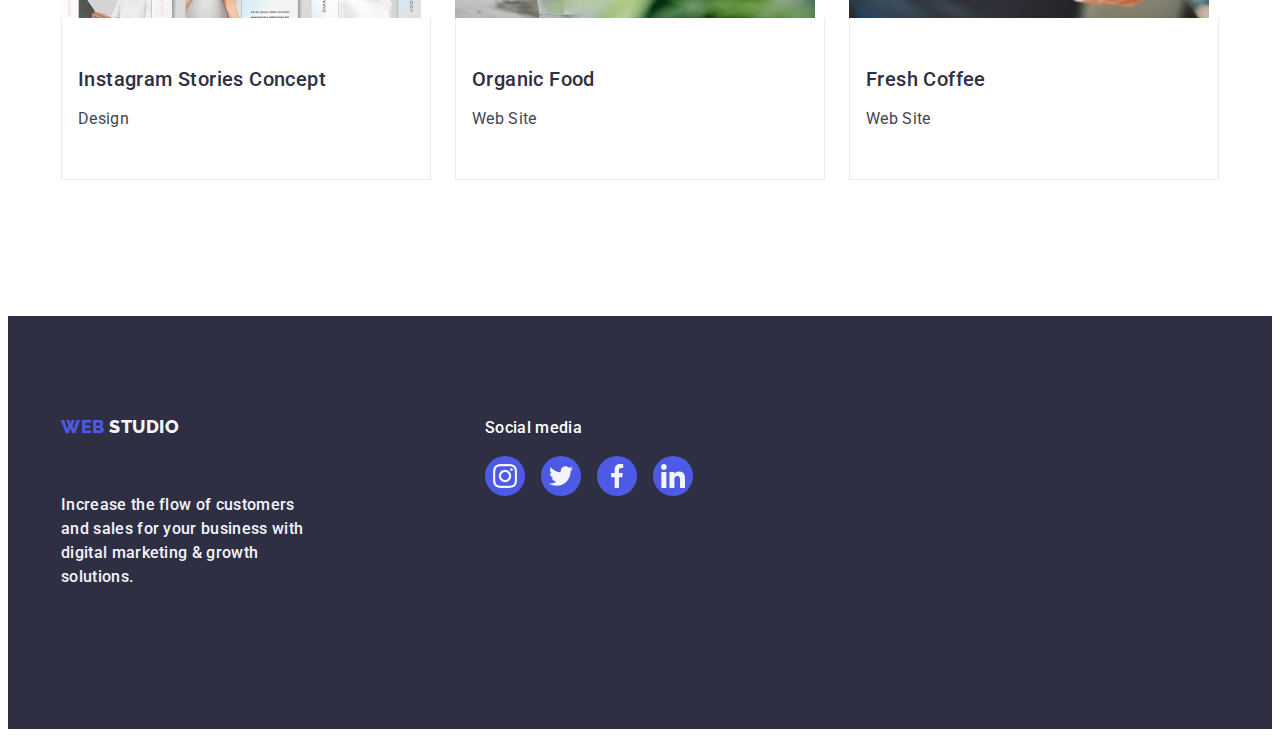
==== commit e2e09c08: "Add files via upload" ====
--- a/portfolio.html
+++ b/portfolio.html
@@ -1,201 +1,235 @@
-<!DOCTYPE html>
-<html lang="en">
-  <head>
-    <meta charset="UTF-8" />
-    <meta name="viewport" content="width=device-width, initial-scale=1.0" />
-    <link rel="preconnect" href="https://fonts.googleapis.com" />
-    <link rel="preconnect" href="https://fonts.gstatic.com" crossorigin />
-    <link
-      href="https://fonts.googleapis.com/css2?family=Raleway:wght@700&family=Roboto:wght@400;500;700;900&display=swap"
-      rel="stylesheet"
-    />
-    <link rel="stylesheet" href="./css/styles.css" />
-    <title>Portfolio</title>
-  </head>
-  <body class="body-portofoliu">
-    <!--Hero section-->
-    <header>
-      <!--Logo-->
-
-      <nav class="main-navigation-container">
-        <a class="logo link" href="./portfolio.html"
-          >Web<span class="logo-span-dark-header">Studio</span></a
-        >
-
-        <ul class="navigation-list list">
-          <li><a class="nav-link link" href="./index.html">Studio</a></li>
-          <li>
-            <a class="nav-link link" href="./portfolio.html">Portfolio</a>
-          </li>
-          <li><a class="nav-link link" href="Contacts">Contacts</a></li>
-        </ul>
-      </nav>
-      <!--Contact information-->
-      <address class="adress-container">
-        <ul class="adress-list list">
-          <li>
-            <a class="adress-link link" href="mailto:info@devstudio.com"
-              >info@devstudio.com</a
-            >
-          </li>
-          <li>
-            <a class="adress-link link" href="tel:+110001111111"
-              >+11 (000) 111-11-11-111</a
-            >
-          </li>
-        </ul>
-      </address>
-    </header>
-    <main class="main-portofoliu">
-      <!--Buttons-->
-      <section class="buttons-portofoliu">
-        <h1 hidden>Buttons</h1>
-
-        <ul class="sec-one-list-of-buttons">
-          <li><button class="sec-one-button" type="button">All</button></li>
-          <li>
-            <button class="sec-one-button" type="button">Web Site</button>
-          </li>
-          <li><button class="sec-one-button" type="button">App</button></li>
-          <li><button class="sec-one-button" type="button">Design</button></li>
-          <li>
-            <button class="sec-one-button" type="button">Marketing</button>
-          </li>
-        </ul>
-
-        <!--Picture section-->
-        <!--Row1-->
-
-        <ul class="list-of-projects list">
-          <li class="list-port">
-            <a class="project-link link" href="#">
-              <img
-                class="project-image"
-                src="./images/banking.jpg"
-                alt="Banking App Interface Concept"
-                width="360"
-                height="300"
-              />
-              <h2 class="header-description">Banking App Interface Concept</h2>
-              <p class="paragraph">App</p>
-            </a>
-          </li>
-          <li class="list-port">
-            <a class="project-link link" href="#">
-              <img
-                class="project-image"
-                src="./images/cashless.jpg"
-                alt="Cashless Payment"
-                width="360"
-                height="300"
-              />
-              <h2 class="header-description">Cashless Payment</h2>
-              <p class="paragraph">Marketing</p>
-            </a>
-          </li>
-          <li class="list-port">
-            <a class="project-link link" href="#">
-              <img
-                class="project-image"
-                src="./images/meditation.jpg"
-                alt="Meditation App"
-                width="360"
-                height="300"
-              />
-              <h2 class="header-description">Meditation App</h2>
-              <p class="paragraph">App</p>
-            </a>
-          </li>
-          <li class="list-port">
-            <a class="project-link link" href="#">
-              <img
-                class="project-image"
-                src="./images/taxiservice.jpg"
-                alt="Taxi Service"
-                width="360"
-                height="300"
-              />
-              <h2 class="header-description">Taxi Service</h2>
-              <p class="paragraph">Marketing</p>
-            </a>
-          </li>
-          <li class="list-port">
-            <a class="project-link link" href="#">
-              <img
-                class="project-image"
-                src="./images/screenilustration.jpg"
-                alt="Screen Illustrations"
-                width="360"
-                height="300"
-              />
-              <h2 class="header-description">Screen Illustrations</h2>
-              <p class="paragraph">Design</p>
-            </a>
-          </li>
-          <li class="list-port">
-            <a class="project-link link" href="#">
-              <img
-                class="project-image"
-                src="./images/online.jpg"
-                alt="Online Courses"
-                width="360"
-                height="300"
-              />
-              <h2 class="header-description">Online Courses</h2>
-              <p class="paragraph">Marketing</p>
-            </a>
-          </li>
-          <li class="list-port">
-            <a class="project-link link" href="#">
-              <img
-                class="project-image"
-                src="./images/instagram.jpg"
-                alt="Instagram Stories Concept"
-                width="360"
-                height="300"
-              />
-              <h2 class="header-description">Instagram Stories Concept</h2>
-              <p class="paragraph">Design</p>
-            </a>
-          </li>
-          <li class="list-port">
-            <a class="project-link link" href="#">
-              <img
-                class="project-image"
-                src="./images/organic.jpg"
-                alt="Organic Food"
-                width="360"
-                height="300"
-              />
-              <h2 class="header-description">Organic Food</h2>
-              <p class="paragraph">Web Site</p>
-            </a>
-          </li>
-          <li class="list-port">
-            <a class="project-link link" href="#">
-              <img
-                class="project-image"
-                src="./images/freshcoffee.jpg"
-                alt="Fresh Coffee"
-                width="360"
-                height="300"
-              />
-              <h2 class="header-description">Fresh Coffee</h2>
-              <p class="paragraph">Web Site</p>
-            </a>
-          </li>
-        </ul>
-      </section>
-    </main>
-    <!--Footer-->
-    <footer class="footer-container">
-      <a class="logo link" href="./portfolio.html"
-        >Web<span class="span-footer">Studio</span></a
-      >
-      <p class="paragraph-logo">
-        Increase the flow of customers and sales for your business with digital
-        marketing & growth solutions.
-      </p>
-    </footer>
-  </body>
-</html>
+<!DOCTYPE html>
+<html lang="en">
+  <head>
+    <meta charset="UTF-8" />
+    <meta name="viewport" content="width=device-width, initial-scale=1.0" />
+    <link rel="stylesheet" href="modern-normalize.min.css" />
+    <link rel="preconnect" href="https://fonts.googleapis.com" />
+    <link rel="preconnect" href="https://fonts.gstatic.com" crossorigin />
+    <link
+      href="https://fonts.googleapis.com/css2?family=Raleway:wght@800&family=Roboto:wght@400;500&display=swap"
+      rel="stylesheet"
+    />
+    <link rel="stylesheet" href="./css/styles.css" />
+    <title>Portfolio</title>
+  </head>
+  <body class="body-portfolio">
+    <header class="portfolio-header">
+      <div class="header-div container">
+        <nav class="header-nav">
+          <a href="./index.html" class="web link"
+            >Web <span class="studio">Studio</span></a
+          >
+          <ul class="header-list list">
+            <li><a href="./index.html" class="index link">Index</a></li>
+            <li><a href="./portfolio.html" class="index link">Portfolio</a></li>
+            <li><a href="" class="index link">Studio</a></li>
+            <li><a href="" class="index link">Contacts</a></li>
+          </ul>
+        </nav>
+        <address class="adress-style">
+          <ul class="address-list list">
+            <li>
+              <a href="mailto:info@devstudio.com" class="contact link"
+                >info@devstudio.com</a
+              >
+            </li>
+            <li>
+              <a href="tel:+110001111111" class="contact link"
+                >+11 (000) 111-11-11</a
+              >
+            </li>
+          </ul>
+        </address>
+      </div>
+    </header>
+    <main>
+      <section class="portfolio-section">
+        <div class="container">
+          <h1 class="visually-hidden">Title</h1>
+          <ul class="portfolio-button-list list">
+            <li><button type="button" class="all-button">All</button></li>
+            <li><button type="button" class="all-button">Web Site</button></li>
+            <li><button type="button" class="all-button">App</button></li>
+            <li><button type="button" class="all-button">Design</button></li>
+            <li><button type="button" class="all-button">Marketing</button></li>
+          </ul>
+          <ul class="portfolio-img-list list">
+            <li class="portfolio-list-element">
+              <a href="" class="link link-portfolio"
+                ><img
+                  class="img"
+                  src="./images/BankingAppInterfaceConcept.jpg"
+                  alt="BankingApp"
+                  width="360"
+                />
+                <div class="portfolio-title-and-paragraph">
+                  <h2 class="first-row-title">Banking App Interface Concept</h2>
+                  <p class="first-row-paragraph">App</p>
+                </div></a
+              >
+            </li>
+            <li class="portfolio-list-element">
+              <a href="" class="link link-portfolio"
+                ><img
+                  class="img"
+                  src="./images/CashlessPayment.jpg"
+                  alt="CashlessPayment"
+                  width="360"
+                />
+                <div class="portfolio-title-and-paragraph">
+                  <h2 class="first-row-title">Cashless Payment</h2>
+                  <p class="first-row-paragraph">Marketing</p>
+                </div></a
+              >
+            </li>
+            <li class="portfolio-list-element">
+              <a href="" class="link link-portfolio"
+                ><img
+                  class="img"
+                  src="./images/MeditationApp.jpg"
+                  alt="MeditationApp"
+                  width="360"
+                />
+                <div class="portfolio-title-and-paragraph">
+                  <h2 class="first-row-title">Meditation App</h2>
+                  <p class="first-row-paragraph">App</p>
+                </div></a
+              >
+            </li>
+            <li class="portfolio-list-element">
+              <a href="" class="link link-portfolio"
+                ><img
+                  class="img"
+                  src="./images/TaxiService.jpg"
+                  alt="TaxiService"
+                  width="360"
+                />
+                <div class="portfolio-title-and-paragraph">
+                  <h2 class="first-row-title">Taxi Service</h2>
+                  <p class="first-row-paragraph">Marketing</p>
+                </div></a
+              >
+            </li>
+            <li class="portfolio-list-element">
+              <a href="" class="link link-portfolio"
+                ><img
+                  class="img"
+                  src="./images/ScreenIllustrations.jpg"
+                  alt="ScreenIllustrations"
+                  width="360"
+                />
+                <div class="portfolio-title-and-paragraph">
+                  <h2 class="first-row-title">Screen Illustrations</h2>
+                  <p class="first-row-paragraph">Design</p>
+                </div></a
+              >
+            </li>
+            <li class="portfolio-list-element">
+              <a href="" class="link link-portfolio"
+                ><img
+                  class="img"
+                  src="./images/OnlineCourses.jpg"
+                  alt="OnlineCourses"
+                  width="360"
+                />
+                <div class="portfolio-title-and-paragraph">
+                  <h2 class="first-row-title">Online Courses</h2>
+                  <p class="first-row-paragraph">Marketing</p>
+                </div></a
+              >
+            </li>
+            <li class="portfolio-list-element">
+              <a href="" class="link link-portfolio"
+                ><img
+                  class="img"
+                  src="./images/InstagramStoriesConcept.jpg"
+                  alt="InstagramStoriesConcept"
+                  width="360"
+                />
+                <div class="portfolio-title-and-paragraph">
+                  <h2 class="first-row-title">Instagram Stories Concept</h2>
+                  <p class="first-row-paragraph">Design</p>
+                </div></a
+              >
+            </li>
+            <li class="portfolio-list-element">
+              <a href="" class="link link-portfolio"
+                ><img
+                  class="img"
+                  src="./images/OrganicFood.jpg"
+                  alt="OrganicFood"
+                  width="360"
+                />
+                <div class="portfolio-title-and-paragraph">
+                  <h2 class="first-row-title">Organic Food</h2>
+                  <p class="first-row-paragraph">Web Site</p>
+                </div></a
+              >
+            </li>
+            <li class="portfolio-list-element">
+              <a href="" class="link link-portfolio"
+                ><img
+                  class="img"
+                  src="./images/FreshCoffee.jpg"
+                  alt="FreshCoffee"
+                  width="360"
+                />
+                <div class="portfolio-title-and-paragraph">
+                  <h2 class="first-row-title">Fresh Coffee</h2>
+                  <p class="first-row-paragraph">Web Site</p>
+                </div></a
+              >
+            </li>
+          </ul>
+        </div>
+      </section>
+    </main>
+    <footer class="footer">
+      <div class="container div-footer">
+        <div class="div-logo-paragraph">
+          <a href="./index.html" class="web-footer link"
+            >Web <span class="studio-footer">Studio</span></a
+          >
+          <p class="index link footer-paragraph">
+            Increase the flow of customers and sales for your business with
+            digital marketing & growth solutions.
+          </p>
+        </div>
+        <div class="div-socials-footer">
+          <p class="social-media-paragraph">Social media</p>
+          <ul class="footer-list">
+            <li class="footer-list-element">
+              <a href="" class="footer-list-href">
+                <svg class="svg-footer" width="24" height="24">
+                  <use href="./images/icons.svg#instagram-2"></use>
+                </svg>
+              </a>
+            </li>
+            <li class="footer-list-element">
+              <a href="" class="footer-list-href">
+                <svg class="svg-footer" width="24" height="24">
+                  <use href="./images/icons.svg#twitter-1"></use>
+                </svg>
+              </a>
+            </li>
+            <li class="footer-list-element">
+              <a href="" class="footer-list-href">
+                <svg class="svg-footer" width="24" height="24">
+                  <use href="./images/icons.svg#facebook-1"></use>
+                </svg>
+              </a>
+            </li>
+            <li class="footer-list-element">
+              <a href="" class="footer-list-href">
+                <svg class="svg-footer" width="24" height="24">
+                  <use href="./images/icons.svg#linkedin-1"></use>
+                </svg>
+              </a>
+            </li>
+          </ul>
+        </div>
+      </div>
+    </footer>
+  </body>
+</html>
--- a/css/styles.css
+++ b/css/styles.css
@@ -1,414 +1,551 @@
-:root {
-  --text-font-family: "Roboto", "Raleway", sans-serif;
-  --IRIS: #4d5ae5;
-  --NAVY-BLUE: #2e2f42;
-  --WHITE: #ffffff;
-  --SLATE: #434455;
-  --CLOUD: #f4f4fd;
-  --OCEAN: #404bbf;
-}
-
-body {
-  font-family: "Roboto", sans-serif;
-  color: var(--SLATE);
-  background-color: var(--WHITE);
-  font-size: 16px;
-  font-weight: 400;
-  line-height: 1.5;
-  display: block;
-  align-items: center;
-  margin: 8px;
-  width: 1440px;
-}
-.navigation-list:first-child :hover {
-  color: var(--ocean);
-}
-.navigation-list:nth-child(2) :focus {
-  color: var(--ocean);
-}
-header {
-  display: flex;
-  justify-content: space-between;
-  width: 1440px;
-}
-.main-navigation-container {
-  display: flex;
-  justify-content: space-between;
-  align-items: center;
-}
-
-nav {
-  display: flex;
-  justify-content: space-between;
-}
-
-.link {
-  text-decoration: none;
-}
-
-.logo {
-  text-transform: uppercase;
-  color: var(--IRIS);
-  font-weight: 800;
-  font-size: 18px;
-  line-height: 1.17;
-  letter-spacing: 0.54px;
-  font-family: "Raleway", sans-serif;
-}
-
-.logo-span-dark-header {
-  color: var(--NAVY-BLUE);
-}
-
-.address-container {
-  font-style: normal;
-}
-.navigation-list {
-  list-style-type: none;
-  display: flex;
-  justify-content: space-around;
-}
-.link {
-  text-decoration: none;
-}
-.list {
-  display: flex;
-  justify-content: space-around;
-  list-style: none;
-}
-li {
-  text-align: -webkit-match-parent;
-}
-
-.nav-link {
-  color: var(--NAVY-BLUE, #2e2f42);
-  font-size: 16px;
-  font-weight: 500;
-  line-height: 150%;
-  letter-spacing: 0.32px;
-  margin-left: 10px;
-}
-
-.nav-link:hover .nav-link:focus {
-  color: var(--OCEAN);
-}
-.adress-container {
-  font-style: normal;
-}
-.address-list {
-  list-style-type: none;
-}
-
-.address-link {
-  color: var(--SLATE, #434455);
-  font-size: 16px;
-  font-weight: 400;
-  line-height: 150%;
-  letter-spacing: 0.32px;
-  text-decoration: none;
-}
-
-main {
-  display: block;
-}
-.main-container {
-  display: flex;
-  justify-content: center;
-  align-items: center;
-  flex-direction: column;
-}
-
-.hero-image-section-container {
-  background-color: var(--NAVY-BLUE);
-  display: flex;
-  justify-content: center;
-  align-items: center;
-  flex-direction: column;
-  width: 1440px;
-  height: 600px;
-}
-section {
-  display: block;
-}
-
-.hero-image-header {
-  color: var(--WHITE, #fff);
-  text-align: center;
-  font-size: 56px;
-  font-weight: 700;
-  line-height: 107.143%;
-  letter-spacing: 1.12px;
-}
-.hero-image-button {
-  background: var(--IRIS, #4d5ae5);
-  color: var(--WHITE, #fff);
-  font-size: 16px;
-  font-weight: 500;
-  line-height: 150%;
-  /*letter-spacing: 0.64px;*/
-  cursor: pointer;
-  font-family: "Roboto", sans-serif;
-  border-radius: 4px;
-  width: 169px;
-  height: 56px;
-  padding: 15px 32px 15px 32px;
-}
-.what {
-  width: 1440px;
-  height: 600px;
-  display: flex;
-  align-items: center;
-  flex-direction: column;
-}
-.hero-image-button:hover {
-  background-color: var(--OCEAN, #404bbf);
-}
-.hero-image-button:focus {
-  background-color: var(--OCEAN, #404bbf);
-}
-.sec-one-list-of-buttons {
-  list-style-type: none;
-}
-.sec-one-button {
-  background-color: var(--CLOUD);
-  color: var(--IRIS);
-  font-size: 16px;
-  font-weight: 500;
-  line-height: 150%;
-  letter-spacing: 0.64px;
-  text-align: center;
-  cursor: pointer;
-  font-family: "Roboto", sans-serif;
-}
-
-.section-two-list {
-  list-style-type: none;
-  display: flex;
-  justify-content: center;
-}
-li {
-  display: list-item;
-  text-align: -webkit-match-parent;
-}
-.trait {
-  margin-top: 100px;
-  display: flex;
-  justify-content: center;
-  align-items: center;
-  width: 1128px;
-  height: 104px;
-}
-.trait-container {
-  margin: 20px;
-}
-
-.section-2-titles {
-  font-family: "Roboto", sans-serif;
-  font-weight: 500;
-  line-height: 24px;
-  letter-spacing: 0.02em;
-  text-align: left;
-  width: 264px;
-  height: 24px;
-  color: #2e2f42;
-}
-.section-2-index-paragraph {
-  color: var(--SLATE, #434455);
-  font-family: "Roboto", sans-serif;
-  font-size: 16px;
-  font-weight: 400;
-  line-height: 24px;
-  letter-spacing: 0.02em;
-  text-align: left;
-}
-p {
-  display: block;
-  margin-block-start: 1em;
-  margin-block-end: 1em;
-  margin-inline-start: 0px;
-  margin-inline-end: 0px;
-}
-
-.three-section-title {
-  font-family: "Roboto", sans-serif;
-  font-size: 36px;
-  font-weight: 700;
-  line-height: 40px;
-  letter-spacing: 0.02em;
-  text-align: center;
-  width: 323px;
-  height: 40px;
-  top: 1016px;
-  left: 559px;
-  color: #2e2f42;
-}
-.sec-three-image-list {
-  list-style-type: none;
-  display: flex;
-  justify-content: center;
-}
-.image-section-three {
-  width: Hug (360px);
-  height: Hug (300px);
-  top: 1128px;
-  left: 156px;
-  padding: 20px;
-}
-img {
-  overflow-clip-margin: content-box;
-  overflow: clip;
-}
-li {
-  text-align: -webkit-match-parent;
-}
-.our-team-section {
-  background-color: var(--CLOUD, #f4f4fd);
-}
-.four-section-title {
-  color: var(--NAVY-BLUE, #2e2f42);
-  text-align: center;
-  font-size: 36px;
-  font-weight: 700;
-  line-height: 111.111%;
-  letter-spacing: 0.72px;
-  text-transform: capitalize;
-}
-.sec-four-member-list {
-  list-style-type: none;
-  display: flex;
-  justify-content: center;
-}
-.team {
-  background-color: var(--WHITE, #fff);
-  margin: 20px;
-}
-.our-team-pictures {
-  width: 264px;
-  height: 260px;
-}
-.our-team-names {
-  width: 134px;
-  height: 24px;
-  font-family: "Roboto", sans-serif;
-  font-size: 20px;
-  font-weight: 500;
-  line-height: 24px;
-  letter-spacing: 0.02em;
-  text-align: center;
-  color: #2e2f42;
-}
-.our-team-profesion {
-  width: 128px;
-  height: 24px;
-  font-family: "Roboto", sans-serif;
-  font-size: 16px;
-  font-weight: 400;
-  line-height: 24px;
-  letter-spacing: 0.02em;
-  text-align: center;
-  color: #434455;
-}
-.footer-container {
-  background-color: var(--NAVY-BLUE, #2e2f42);
-  display: flex;
-  justify-content: center;
-  align-items: Right;
-  flex-direction: column;
-}
-footer {
-  display: block;
-  width: 1440px;
-  height: 312px;
-}
-.paragraph-logo {
-  width: 264px;
-  height: 72px;
-  margin-left: 156px;
-}
-.logo-footer {
-  margin-left: 156px;
-}
-.link {
-  text-decoration: none;
-}
-.logo {
-  text-transform: uppercase;
-  color: var(--IRIS);
-  font-weight: 800;
-  font-size: 18px;
-  line-height: 1.17;
-  letter-spacing: 0.54px;
-  font-family: "Raleway", sans-serif;
-}
-.span-footer {
-  color: var(--CLOUD);
-}
-.paragraph-logo {
-  color: var(--CLOUD, #f4f4fd);
-  font-size: 16px;
-  line-height: 150%;
-  letter-spacing: 0.32px;
-}
-.list-of-projects {
-  list-style-type: none;
-}
-.project-container {
-  background-color: var(--WHITE, #fff);
-}
-.link {
-  text-decoration: none;
-}
-.project-image {
-  width: 360px;
-  height: 300px;
-}
-.header-description {
-  color: var(--NAVY-BLUE);
-  font-size: 20px;
-  font-weight: 500;
-  line-height: 120%;
-  letter-spacing: 0.4px;
-  text-transform: capitalize;
-}
-
-.paragraph {
-  color: var(--SLATE, #434455);
-  font-size: 16px;
-  font-weight: 400;
-  line-height: 150%;
-  letter-spacing: 0.32px;
-}
-.sec-one-button:hover {
-  background-color: var(--WHITE);
-}
-.sec-one-button:focus {
-  background-color: var(--WHITE);
-}
-.sec-one-list-of-buttons {
-  list-style-type: none;
-  display: flex;
-  justify-content: center;
-  gap: 24px;
-}
-.body-portafolio {
-  width: 1440px;
-  height: 2076px;
-}
-.list-of-projects {
-  list-style-type: none;
-  display: flex;
-  flex-wrap: wrap;
-}
-.sec-one-button {
-  border-radius: 4px;
-  border: 1px;
-  color: var(--IRIS);
-  border-color: #e7e9fc;
-}
-.list-port {
-  width: 360px;
-  height: 420px;
-  padding: 0px, 0px, 32px, 0px;
-  border: 1px;
-  color: yellow;
-}
+/* Studio */
+:root {
+  --maincolor: 434455;
+  --white: #f4f4fd;
+}
+
+.img {
+  display: block;
+}
+
+.header-class {
+  border-bottom: 1px solid #e7e9fc;
+  box-shadow: 0px 2px 1px rgba(46, 47, 66, 0.08),
+    0px 1px 1px rgba(46, 47, 66, 0.16), 0px 1px 6px rgba(46, 47, 66, 0.08);
+}
+
+.header-div {
+  display: flex;
+  justify-content: space-between;
+}
+
+.container {
+  width: 1158px;
+  margin: 0 auto;
+  padding: 0 15px;
+}
+
+.container-first-section {
+  display: flex;
+  flex-direction: column;
+}
+.header-nav {
+  display: flex;
+  align-items: center;
+}
+
+.body-studio {
+  font-family: "Roboto", sans-serif;
+  color: #434455;
+  background-color: #ffffffff;
+}
+
+.web {
+  font-family: "Raleway", sans-serif;
+  font-weight: 800;
+  font-size: 18px;
+  line-height: 1.17;
+  letter-spacing: 0.03em;
+  text-transform: uppercase;
+  color: #4d5ae5;
+  margin-right: 76px;
+}
+
+.studio {
+  color: #2e2f42;
+  font-family: "Raleway", sans-serif;
+  font-size: 18px;
+  font-style: normal;
+  font-weight: 800;
+  line-height: 21px;
+  letter-spacing: 0.54px;
+  text-transform: uppercase;
+}
+.list {
+  list-style: none;
+}
+.address-list {
+  display: flex;
+  gap: 40px;
+}
+
+.header-list {
+  display: flex;
+  gap: 40px;
+}
+
+.link {
+  text-decoration: none;
+}
+
+.index {
+  font-weight: 500;
+  line-height: 1.5;
+  letter-spacing: 0.02em;
+  color: #2e2f42;
+  padding: 24px 0;
+}
+
+.link:hover {
+  color: #404bbf;
+}
+
+.link:focus {
+  color: #404bbf;
+}
+
+.adress-style {
+  font-style: normal;
+}
+
+.contact {
+  color: #434455;
+  font-size: 16px;
+  line-height: 1.5;
+  letter-spacing: 0.02em;
+}
+
+/* Section1 */
+.first-section {
+  background-color: #2e2f42;
+  padding: 188px 0;
+  background-image: linear-gradient(
+      rgba(46, 47, 66, 0.7),
+      rgba(46, 47, 66, 0.7)
+    ),
+    url(../images/people-office.jpg);
+  max-width: 1440px;
+  background-repeat: no-repeat;
+  background-position: center;
+  background-size: cover;
+  margin-inline: auto;
+}
+
+.first-section-title {
+  color: #ffffff;
+  font-size: 56px;
+  line-height: 1.07;
+  text-align: center;
+  letter-spacing: 0.02em;
+  max-width: 496px;
+  display: flex;
+  align-self: center;
+}
+
+.first-section-button {
+  color: #ffffff;
+  background-color: #4d5ae5;
+  font-family: "Roboto", sans-serif;
+  font-weight: 500;
+  font-size: 16px;
+  line-height: 1.5;
+  letter-spacing: 0.04em;
+  display: block;
+  min-width: 169px;
+  height: 56px;
+  border: none;
+  background-color: #4d5ae5;
+  border-radius: 4px;
+  cursor: pointer;
+  align-self: center;
+}
+
+.first-section-button:hover {
+  background-color: #404bbf;
+}
+
+.first-section-button:focus {
+  background-color: #404bbf;
+}
+
+.first-section-button {
+  cursor: pointer;
+}
+
+/* Section2 */
+.second-section {
+  padding: 120px 0;
+}
+
+.second-section-icon {
+  display: flex;
+  align-items: center;
+  justify-content: center;
+  height: 112px;
+  background-color: #f4f4fd;
+  border-radius: 4px;
+  margin-bottom: 8px;
+}
+.second-section-list {
+  list-style: none;
+  display: flex;
+  gap: 24px;
+  justify-content: center;
+  padding: 0;
+}
+
+.second-section-list-element {
+  flex-basis: calc((100% - 72px) / 4);
+}
+
+.second-section-title {
+  color: #2e2f42;
+  font-weight: 500;
+  font-size: 20px;
+  line-height: 1.2;
+  letter-spacing: 0.02em;
+  background-color: #ffffffff;
+  margin-bottom: 8px;
+  text-align: center;
+  margin-bottom: 8px;
+}
+
+.visually-hidden {
+  position: absolute;
+  width: 1px;
+  height: 1px;
+  margin: -1px;
+  border: 0;
+  padding: 0;
+  white-space: nowrap;
+  clip-path: inset(100%);
+  clip: rect(0 0 0 0);
+  overflow: hidden;
+}
+
+.second-section-paragraph {
+  line-height: 1.5;
+  letter-spacing: 0.02em;
+}
+
+/* Section3 */
+.third-section {
+  padding-bottom: 120px;
+}
+
+.third-section-title {
+  color: #2e2f42;
+  font-size: 36px;
+  line-height: 1.11;
+  text-align: center;
+  text-transform: capitalize;
+  margin-bottom: 72px;
+}
+
+.third-section-list {
+  display: flex;
+  gap: 24px;
+}
+
+.third-section-list-element {
+  width: calc((100% - 48px) / 3);
+}
+
+/* Section4 */
+.fourth-section {
+  background-color: #f4f4fd;
+  padding: 120px 0;
+}
+
+.svg-social {
+  fill: #f4f4fd;
+}
+.team-socials {
+  display: flex;
+  justify-content: center;
+  align-items: center;
+  gap: 24px;
+  list-style: none;
+  width: 183px;
+}
+
+.social-list {
+}
+
+.team-socials-href {
+  width: 100%;
+  height: 100%;
+  background-color: #4d5ae5;
+  border-radius: 50%;
+  display: flex;
+  align-items: center;
+  justify-content: center;
+  width: 40px;
+  height: 40px;
+}
+
+.team-socials-href:hover,
+.team-socials-href:focus {
+  background-color: #404bbf;
+}
+
+.fourth-section-title {
+  color: #2e2f42;
+  font-size: 36px;
+  line-height: 1.11;
+  text-align: center;
+  letter-spacing: 0.02em;
+  text-transform: capitalize;
+  margin-bottom: 72px;
+}
+
+.foruth-section-list {
+  display: flex;
+  gap: 24px;
+}
+
+.background-list-fourth-section {
+  background-color: #ffffffff;
+  width: calc((100% - 72px) / 4);
+  border-radius: 0px 0px 4px 4px;
+  box-shadow: 0px 1px 6px rgba(46, 47, 66, 0.08),
+    0px 1px 1px rgba(46, 47, 66, 0.16), 0px 2px 1px rgba(46, 47, 66, 0.08);
+}
+
+.title-and-paragraph-foruth-section {
+  padding: 32px 0;
+}
+
+.fourth-section-paragraph {
+  line-height: 1.5;
+  letter-spacing: 0.02em;
+  text-align: center;
+}
+
+/* Footer */
+.div-footer {
+  display: flex;
+  align-items: baseline;
+}
+
+.div-logo-paragraph {
+  margin-right: 120px;
+}
+.footer {
+  background-color: #2e2f42;
+  padding: 100px 0;
+}
+
+.footer-paragraph {
+  color: #f4f4fd;
+  max-width: 264px;
+}
+
+.social-media-paragraph {
+  margin: 0;
+  margin-bottom: 16px;
+  font-weight: 500;
+  font-size: 16px;
+  line-height: 1.5;
+  letter-spacing: 0.02em;
+  color: #ffffffff;
+  padding-left: 40px;
+}
+
+.footer-list {
+  display: flex;
+  gap: 16px;
+  list-style: none;
+}
+
+.footer-list-element {
+  width: 40px;
+  height: 40px;
+}
+
+.footer-list-href {
+  width: 100%;
+  height: 100%;
+  background-color: #4d5ae5;
+  border-radius: 50%;
+  display: flex;
+  align-items: center;
+  justify-content: center;
+}
+
+.footer-list-href:hover,
+.footer-list-href:focus {
+  background-color: #31d0aa;
+}
+
+.svg-footer {
+  fill: var(--white);
+}
+.web-footer {
+  font-family: "Raleway", sans-serif;
+  font-weight: 800;
+  font-size: 18px;
+  line-height: 1.17;
+  letter-spacing: 0.03em;
+  text-transform: uppercase;
+  color: #4d5ae5;
+  display: inline-block;
+  margin-bottom: 16px;
+}
+.studio-footer {
+  color: #f4f4fd;
+  font-family: "Raleway", sans-serif;
+  font-size: 18px;
+  font-style: normal;
+  font-weight: 800;
+  line-height: 21px;
+  letter-spacing: 0.54px;
+  text-transform: uppercase;
+}
+
+/* Section5 */
+.fifth-section {
+  padding-top: 120px;
+  padding-bottom: 120px;
+}
+
+.fifth-section-title {
+  font-size: 36px;
+  line-height: 1.11;
+  color: #2e2f42;
+  margin: 0;
+  margin-bottom: 72px;
+  text-align: center;
+}
+
+.fifth-section-list {
+  display: flex;
+  gap: 24px;
+  height: 88px;
+  list-style: none;
+}
+
+.fifth-section-list-element {
+  width: calc((100% - 120px) / 6);
+  height: 88px;
+  width: 168px;
+}
+
+.fifth-section-list-element-href {
+  width: 100%;
+  height: 100%;
+  border: 1px solid #8e8f99;
+  border-radius: 4px;
+  display: flex;
+  align-items: center;
+  justify-content: center;
+  color: #8e8f99;
+}
+
+.fifth-section-list-element-href:hover {
+  border-color: #404bbf;
+  color: #404bbf;
+}
+
+.fifth-section-list-element-href:focus {
+  border-color: #404bbf;
+  color: #404bbf;
+}
+
+.fifth-section-svg {
+  fill: currentColor;
+}
+/* Portfolio */
+
+.portfolio-header {
+  border-bottom: 1px solid #e7e9fc;
+}
+
+.body-portfolio {
+  font-family: "Roboto", sans-serif;
+  color: #434455;
+}
+
+/* Section */
+.portfolio-section {
+  padding: 96px 0 120px 0;
+}
+
+.portfolio-button-list {
+  display: flex;
+  justify-content: center;
+  gap: 24px;
+  margin-bottom: 72px;
+  padding: 0;
+}
+
+.all-button {
+  color: #4d5ae5;
+  background-color: #f4f4fd;
+  text-align: center;
+  font-family: "Roboto", sans-serif;
+  font-size: 16px;
+  font-style: normal;
+  font-weight: 500;
+  line-height: 1.5;
+  letter-spacing: 0.04em;
+  cursor: pointer;
+  padding: 12px 24px;
+  border: 1px solid #e7e9fc;
+  border-radius: 4px;
+}
+
+.all-button:hover {
+  color: #ffffffff;
+  background-color: #404bbf;
+  border: 1px solid transparent;
+  box-shadow: 0px 3px 1px rgba(0, 0, 0, 0.1), 0px 2px 1px rgba(0, 0, 0, 0.08),
+    0px 2px 2px rgba(0, 0, 0, 0.12);
+}
+
+.all-button:focus {
+  color: #ffffffff;
+  background-color: #404bbf;
+  border: 1px solid transparent;
+  box-shadow: 0px 3px 1px rgba(0, 0, 0, 0.1), 0px 2px 1px rgba(0, 0, 0, 0.08),
+    0px 2px 2px rgba(0, 0, 0, 0.12);
+}
+
+.portfolio-img-list {
+  display: flex;
+  flex-wrap: wrap;
+  column-gap: 24px;
+  row-gap: 48px;
+  padding: 0;
+}
+
+.first-row-title {
+  color: #2e2f42;
+  font-size: 20px;
+  font-style: normal;
+  font-weight: 500;
+  line-height: 1.2;
+  letter-spacing: 0.02em;
+  margin-bottom: 8px;
+}
+
+.first-row-paragraph {
+  color: #434455;
+  font-size: 16px;
+  line-height: 1.5;
+  letter-spacing: 0.02em;
+}
+
+.portfolio-list-element {
+  text-decoration: none;
+  width: calc((100% - 48px) / 3);
+}
+
+.portfolio-title-and-paragraph {
+  padding: 32px 16px;
+  border: 1px solid #e7e9fc;
+  border-top: none;
+}
+
+.link-portfolio {
+  display: block;
+}
+.link-portfolio:hover {
+  box-shadow: 0px 1px 6px rgba(46, 47, 66, 0.08),
+    0px 1px 1px rgba(46, 47, 66, 0.16), 0px 2px 1px rgba(46, 47, 66, 0.08);
+}
+
+.link-portfolio:focus {
+  box-shadow: 0px 1px 6px rgba(46, 47, 66, 0.08),
+    0px 1px 1px rgba(46, 47, 66, 0.16), 0px 2px 1px rgba(46, 47, 66, 0.08);
+}
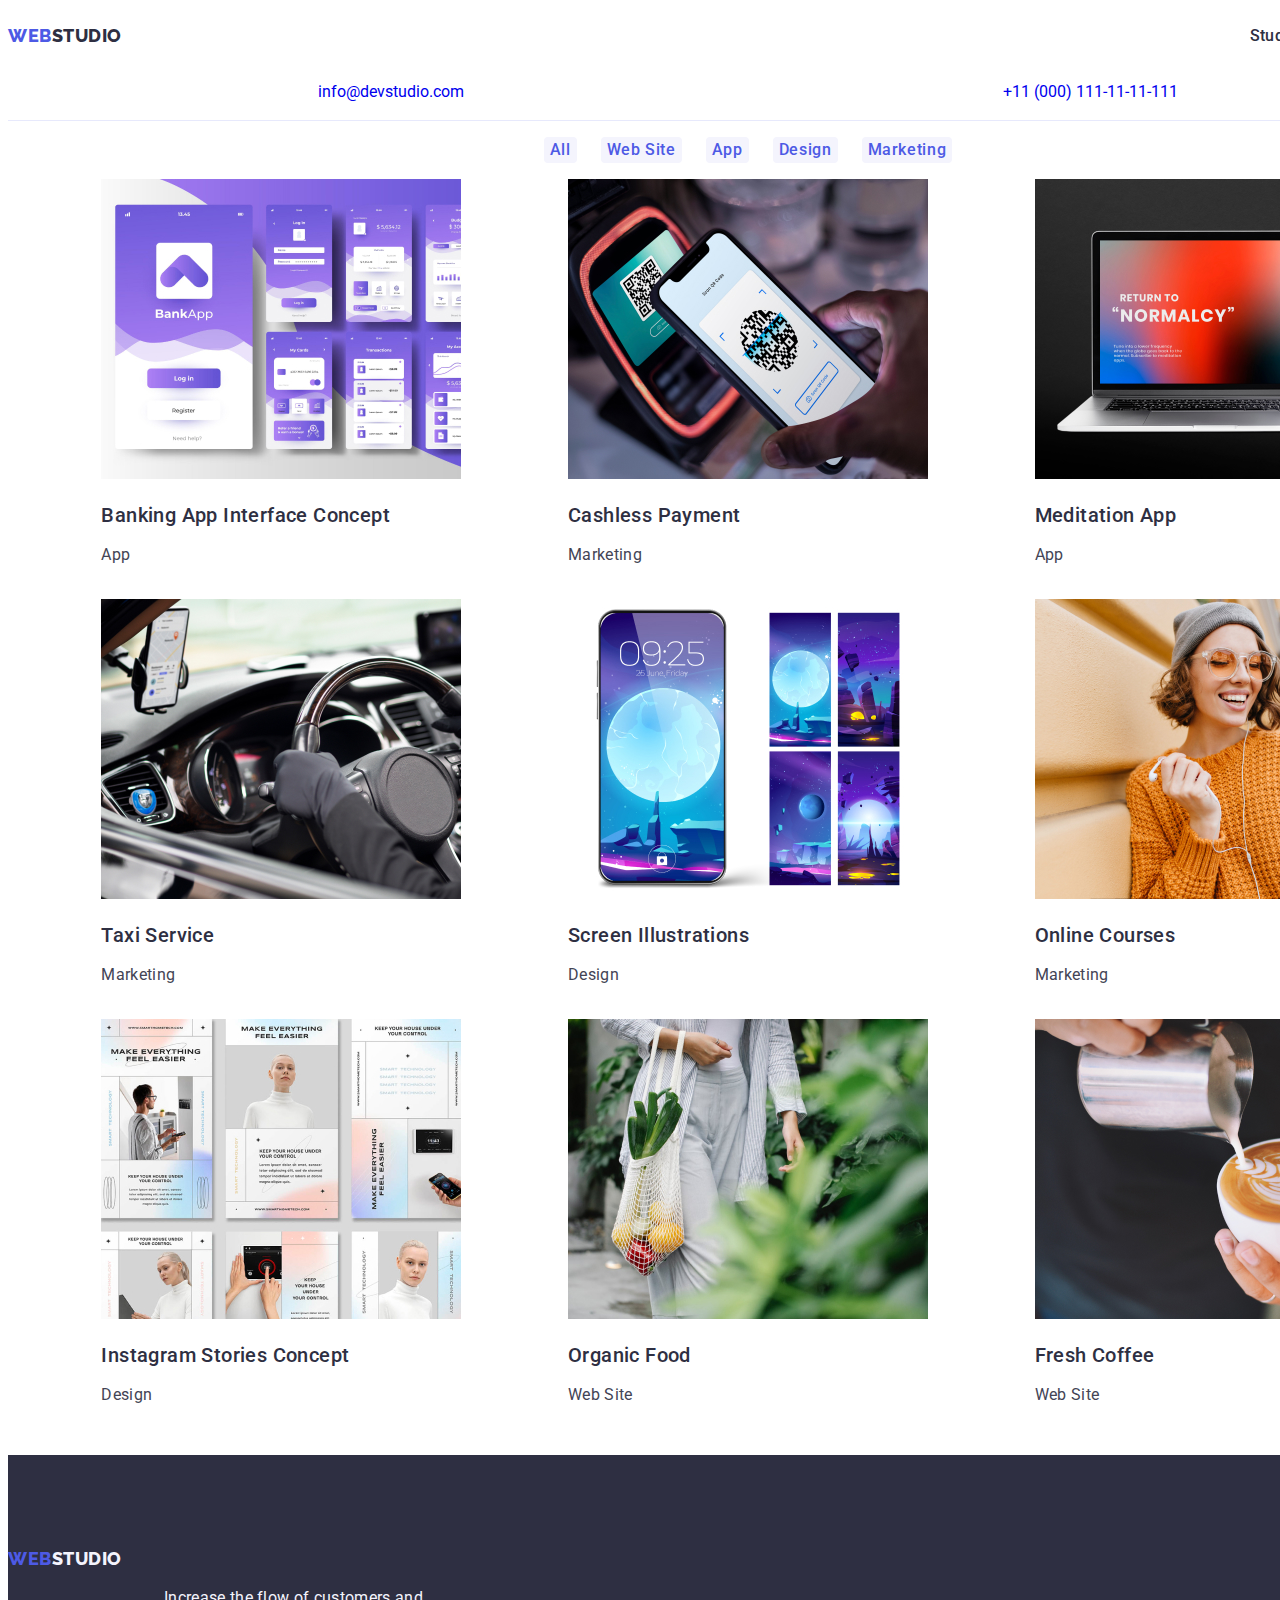
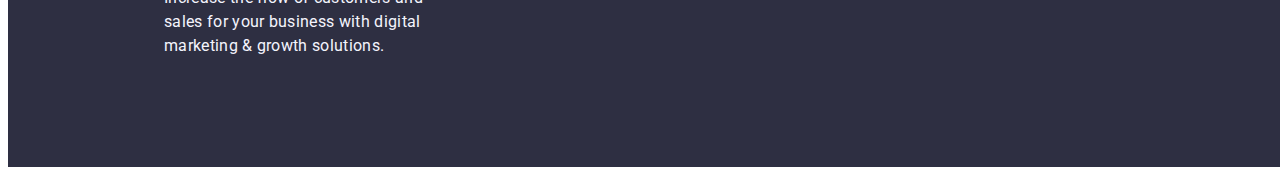
==== commit 9f094117: "Add files via upload" ====
--- a/portfolio.html
+++ b/portfolio.html
@@ -1,235 +1,201 @@
-<!DOCTYPE html>
-<html lang="en">
-  <head>
-    <meta charset="UTF-8" />
-    <meta name="viewport" content="width=device-width, initial-scale=1.0" />
-    <link rel="stylesheet" href="modern-normalize.min.css" />
-    <link rel="preconnect" href="https://fonts.googleapis.com" />
-    <link rel="preconnect" href="https://fonts.gstatic.com" crossorigin />
-    <link
-      href="https://fonts.googleapis.com/css2?family=Raleway:wght@800&family=Roboto:wght@400;500&display=swap"
-      rel="stylesheet"
-    />
-    <link rel="stylesheet" href="./css/styles.css" />
-    <title>Portfolio</title>
-  </head>
-  <body class="body-portfolio">
-    <header class="portfolio-header">
-      <div class="header-div container">
-        <nav class="header-nav">
-          <a href="./index.html" class="web link"
-            >Web <span class="studio">Studio</span></a
-          >
-          <ul class="header-list list">
-            <li><a href="./index.html" class="index link">Index</a></li>
-            <li><a href="./portfolio.html" class="index link">Portfolio</a></li>
-            <li><a href="" class="index link">Studio</a></li>
-            <li><a href="" class="index link">Contacts</a></li>
-          </ul>
-        </nav>
-        <address class="adress-style">
-          <ul class="address-list list">
-            <li>
-              <a href="mailto:info@devstudio.com" class="contact link"
-                >info@devstudio.com</a
-              >
-            </li>
-            <li>
-              <a href="tel:+110001111111" class="contact link"
-                >+11 (000) 111-11-11</a
-              >
-            </li>
-          </ul>
-        </address>
-      </div>
-    </header>
-    <main>
-      <section class="portfolio-section">
-        <div class="container">
-          <h1 class="visually-hidden">Title</h1>
-          <ul class="portfolio-button-list list">
-            <li><button type="button" class="all-button">All</button></li>
-            <li><button type="button" class="all-button">Web Site</button></li>
-            <li><button type="button" class="all-button">App</button></li>
-            <li><button type="button" class="all-button">Design</button></li>
-            <li><button type="button" class="all-button">Marketing</button></li>
-          </ul>
-          <ul class="portfolio-img-list list">
-            <li class="portfolio-list-element">
-              <a href="" class="link link-portfolio"
-                ><img
-                  class="img"
-                  src="./images/BankingAppInterfaceConcept.jpg"
-                  alt="BankingApp"
-                  width="360"
-                />
-                <div class="portfolio-title-and-paragraph">
-                  <h2 class="first-row-title">Banking App Interface Concept</h2>
-                  <p class="first-row-paragraph">App</p>
-                </div></a
-              >
-            </li>
-            <li class="portfolio-list-element">
-              <a href="" class="link link-portfolio"
-                ><img
-                  class="img"
-                  src="./images/CashlessPayment.jpg"
-                  alt="CashlessPayment"
-                  width="360"
-                />
-                <div class="portfolio-title-and-paragraph">
-                  <h2 class="first-row-title">Cashless Payment</h2>
-                  <p class="first-row-paragraph">Marketing</p>
-                </div></a
-              >
-            </li>
-            <li class="portfolio-list-element">
-              <a href="" class="link link-portfolio"
-                ><img
-                  class="img"
-                  src="./images/MeditationApp.jpg"
-                  alt="MeditationApp"
-                  width="360"
-                />
-                <div class="portfolio-title-and-paragraph">
-                  <h2 class="first-row-title">Meditation App</h2>
-                  <p class="first-row-paragraph">App</p>
-                </div></a
-              >
-            </li>
-            <li class="portfolio-list-element">
-              <a href="" class="link link-portfolio"
-                ><img
-                  class="img"
-                  src="./images/TaxiService.jpg"
-                  alt="TaxiService"
-                  width="360"
-                />
-                <div class="portfolio-title-and-paragraph">
-                  <h2 class="first-row-title">Taxi Service</h2>
-                  <p class="first-row-paragraph">Marketing</p>
-                </div></a
-              >
-            </li>
-            <li class="portfolio-list-element">
-              <a href="" class="link link-portfolio"
-                ><img
-                  class="img"
-                  src="./images/ScreenIllustrations.jpg"
-                  alt="ScreenIllustrations"
-                  width="360"
-                />
-                <div class="portfolio-title-and-paragraph">
-                  <h2 class="first-row-title">Screen Illustrations</h2>
-                  <p class="first-row-paragraph">Design</p>
-                </div></a
-              >
-            </li>
-            <li class="portfolio-list-element">
-              <a href="" class="link link-portfolio"
-                ><img
-                  class="img"
-                  src="./images/OnlineCourses.jpg"
-                  alt="OnlineCourses"
-                  width="360"
-                />
-                <div class="portfolio-title-and-paragraph">
-                  <h2 class="first-row-title">Online Courses</h2>
-                  <p class="first-row-paragraph">Marketing</p>
-                </div></a
-              >
-            </li>
-            <li class="portfolio-list-element">
-              <a href="" class="link link-portfolio"
-                ><img
-                  class="img"
-                  src="./images/InstagramStoriesConcept.jpg"
-                  alt="InstagramStoriesConcept"
-                  width="360"
-                />
-                <div class="portfolio-title-and-paragraph">
-                  <h2 class="first-row-title">Instagram Stories Concept</h2>
-                  <p class="first-row-paragraph">Design</p>
-                </div></a
-              >
-            </li>
-            <li class="portfolio-list-element">
-              <a href="" class="link link-portfolio"
-                ><img
-                  class="img"
-                  src="./images/OrganicFood.jpg"
-                  alt="OrganicFood"
-                  width="360"
-                />
-                <div class="portfolio-title-and-paragraph">
-                  <h2 class="first-row-title">Organic Food</h2>
-                  <p class="first-row-paragraph">Web Site</p>
-                </div></a
-              >
-            </li>
-            <li class="portfolio-list-element">
-              <a href="" class="link link-portfolio"
-                ><img
-                  class="img"
-                  src="./images/FreshCoffee.jpg"
-                  alt="FreshCoffee"
-                  width="360"
-                />
-                <div class="portfolio-title-and-paragraph">
-                  <h2 class="first-row-title">Fresh Coffee</h2>
-                  <p class="first-row-paragraph">Web Site</p>
-                </div></a
-              >
-            </li>
-          </ul>
-        </div>
-      </section>
-    </main>
-    <footer class="footer">
-      <div class="container div-footer">
-        <div class="div-logo-paragraph">
-          <a href="./index.html" class="web-footer link"
-            >Web <span class="studio-footer">Studio</span></a
-          >
-          <p class="index link footer-paragraph">
-            Increase the flow of customers and sales for your business with
-            digital marketing & growth solutions.
-          </p>
-        </div>
-        <div class="div-socials-footer">
-          <p class="social-media-paragraph">Social media</p>
-          <ul class="footer-list">
-            <li class="footer-list-element">
-              <a href="" class="footer-list-href">
-                <svg class="svg-footer" width="24" height="24">
-                  <use href="./images/icons.svg#instagram-2"></use>
-                </svg>
-              </a>
-            </li>
-            <li class="footer-list-element">
-              <a href="" class="footer-list-href">
-                <svg class="svg-footer" width="24" height="24">
-                  <use href="./images/icons.svg#twitter-1"></use>
-                </svg>
-              </a>
-            </li>
-            <li class="footer-list-element">
-              <a href="" class="footer-list-href">
-                <svg class="svg-footer" width="24" height="24">
-                  <use href="./images/icons.svg#facebook-1"></use>
-                </svg>
-              </a>
-            </li>
-            <li class="footer-list-element">
-              <a href="" class="footer-list-href">
-                <svg class="svg-footer" width="24" height="24">
-                  <use href="./images/icons.svg#linkedin-1"></use>
-                </svg>
-              </a>
-            </li>
-          </ul>
-        </div>
-      </div>
-    </footer>
-  </body>
-</html>
+<!DOCTYPE html>
+<html lang="en">
+  <head>
+    <meta charset="UTF-8" />
+    <meta name="viewport" content="width=device-width, initial-scale=1.0" />
+    <link rel="preconnect" href="https://fonts.googleapis.com" />
+    <link rel="preconnect" href="https://fonts.gstatic.com" crossorigin />
+    <link
+      href="https://fonts.googleapis.com/css2?family=Raleway:wght@700&family=Roboto:wght@400;500;700;900&display=swap"
+      rel="stylesheet"
+    />
+    <link rel="stylesheet" href="./css/styles.css" />
+    <title>Portfolio</title>
+  </head>
+  <body class="body-portofoliu">
+    <!--Hero section-->
+    <header>
+      <!--Logo-->
+
+      <nav class="main-navigation-container">
+        <a class="logo link" href="./portfolio.html"
+          >Web<span class="logo-span-dark-header">Studio</span></a
+        >
+
+        <ul class="navigation-list list">
+          <li><a class="nav-link link" href="./index.html">Studio</a></li>
+          <li>
+            <a class="nav-link link" href="./portfolio.html">Portfolio</a>
+          </li>
+          <li><a class="nav-link link" href="Contacts">Contacts</a></li>
+        </ul>
+      </nav>
+      <!--Contact information-->
+      <address class="adress-container">
+        <ul class="adress-list list">
+          <li>
+            <a class="adress-link link" href="mailto:info@devstudio.com"
+              >info@devstudio.com</a
+            >
+          </li>
+          <li>
+            <a class="adress-link link" href="tel:+110001111111"
+              >+11 (000) 111-11-11-111</a
+            >
+          </li>
+        </ul>
+      </address>
+    </header>
+    <main class="main-portofoliu">
+      <!--Buttons-->
+      <section class="buttons-portofoliu">
+        <h1 hidden>Buttons</h1>
+
+        <ul class="sec-one-list-of-buttons">
+          <li><button class="sec-one-button" type="button">All</button></li>
+          <li>
+            <button class="sec-one-button" type="button">Web Site</button>
+          </li>
+          <li><button class="sec-one-button" type="button">App</button></li>
+          <li><button class="sec-one-button" type="button">Design</button></li>
+          <li>
+            <button class="sec-one-button" type="button">Marketing</button>
+          </li>
+        </ul>
+
+        <!--Picture section-->
+        <!--Row1-->
+
+        <ul class="list-of-projects list">
+          <li class="list-port">
+            <a class="project-link link" href="#">
+              <img
+                class="project-image"
+                src="./images/banking.jpg"
+                alt="Banking App Interface Concept"
+                width="360"
+                height="300"
+              />
+              <h2 class="header-description">Banking App Interface Concept</h2>
+              <p class="paragraph">App</p>
+            </a>
+          </li>
+          <li class="list-port">
+            <a class="project-link link" href="#">
+              <img
+                class="project-image"
+                src="./images/cashless.jpg"
+                alt="Cashless Payment"
+                width="360"
+                height="300"
+              />
+              <h2 class="header-description">Cashless Payment</h2>
+              <p class="paragraph">Marketing</p>
+            </a>
+          </li>
+          <li class="list-port">
+            <a class="project-link link" href="#">
+              <img
+                class="project-image"
+                src="./images/meditation.jpg"
+                alt="Meditation App"
+                width="360"
+                height="300"
+              />
+              <h2 class="header-description">Meditation App</h2>
+              <p class="paragraph">App</p>
+            </a>
+          </li>
+          <li class="list-port">
+            <a class="project-link link" href="#">
+              <img
+                class="project-image"
+                src="./images/taxiservice.jpg"
+                alt="Taxi Service"
+                width="360"
+                height="300"
+              />
+              <h2 class="header-description">Taxi Service</h2>
+              <p class="paragraph">Marketing</p>
+            </a>
+          </li>
+          <li class="list-port">
+            <a class="project-link link" href="#">
+              <img
+                class="project-image"
+                src="./images/screenilustration.jpg"
+                alt="Screen Illustrations"
+                width="360"
+                height="300"
+              />
+              <h2 class="header-description">Screen Illustrations</h2>
+              <p class="paragraph">Design</p>
+            </a>
+          </li>
+          <li class="list-port">
+            <a class="project-link link" href="#">
+              <img
+                class="project-image"
+                src="./images/online.jpg"
+                alt="Online Courses"
+                width="360"
+                height="300"
+              />
+              <h2 class="header-description">Online Courses</h2>
+              <p class="paragraph">Marketing</p>
+            </a>
+          </li>
+          <li class="list-port">
+            <a class="project-link link" href="#">
+              <img
+                class="project-image"
+                src="./images/instagram.jpg"
+                alt="Instagram Stories Concept"
+                width="360"
+                height="300"
+              />
+              <h2 class="header-description">Instagram Stories Concept</h2>
+              <p class="paragraph">Design</p>
+            </a>
+          </li>
+          <li class="list-port">
+            <a class="project-link link" href="#">
+              <img
+                class="project-image"
+                src="./images/organic.jpg"
+                alt="Organic Food"
+                width="360"
+                height="300"
+              />
+              <h2 class="header-description">Organic Food</h2>
+              <p class="paragraph">Web Site</p>
+            </a>
+          </li>
+          <li class="list-port">
+            <a class="project-link link" href="#">
+              <img
+                class="project-image"
+                src="./images/freshcoffee.jpg"
+                alt="Fresh Coffee"
+                width="360"
+                height="300"
+              />
+              <h2 class="header-description">Fresh Coffee</h2>
+              <p class="paragraph">Web Site</p>
+            </a>
+          </li>
+        </ul>
+      </section>
+    </main>
+    <!--Footer-->
+    <footer class="footer-container">
+      <a class="logo link" href="./portfolio.html"
+        >Web<span class="span-footer">Studio</span></a
+      >
+      <p class="paragraph-logo">
+        Increase the flow of customers and sales for your business with digital
+        marketing & growth solutions.
+      </p>
+    </footer>
+  </body>
+</html>
--- a/css/styles.css
+++ b/css/styles.css
@@ -1,551 +1,427 @@
-/* Studio */
-:root {
-  --maincolor: 434455;
-  --white: #f4f4fd;
-}
-
-.img {
-  display: block;
-}
-
-.header-class {
-  border-bottom: 1px solid #e7e9fc;
-  box-shadow: 0px 2px 1px rgba(46, 47, 66, 0.08),
-    0px 1px 1px rgba(46, 47, 66, 0.16), 0px 1px 6px rgba(46, 47, 66, 0.08);
-}
-
-.header-div {
-  display: flex;
-  justify-content: space-between;
-}
-
-.container {
-  width: 1158px;
-  margin: 0 auto;
-  padding: 0 15px;
-}
-
-.container-first-section {
-  display: flex;
-  flex-direction: column;
-}
-.header-nav {
-  display: flex;
-  align-items: center;
-}
-
-.body-studio {
-  font-family: "Roboto", sans-serif;
-  color: #434455;
-  background-color: #ffffffff;
-}
-
-.web {
-  font-family: "Raleway", sans-serif;
-  font-weight: 800;
-  font-size: 18px;
-  line-height: 1.17;
-  letter-spacing: 0.03em;
-  text-transform: uppercase;
-  color: #4d5ae5;
-  margin-right: 76px;
-}
-
-.studio {
-  color: #2e2f42;
-  font-family: "Raleway", sans-serif;
-  font-size: 18px;
-  font-style: normal;
-  font-weight: 800;
-  line-height: 21px;
-  letter-spacing: 0.54px;
-  text-transform: uppercase;
-}
-.list {
-  list-style: none;
-}
-.address-list {
-  display: flex;
-  gap: 40px;
-}
-
-.header-list {
-  display: flex;
-  gap: 40px;
-}
-
-.link {
-  text-decoration: none;
-}
-
-.index {
-  font-weight: 500;
-  line-height: 1.5;
-  letter-spacing: 0.02em;
-  color: #2e2f42;
-  padding: 24px 0;
-}
-
-.link:hover {
-  color: #404bbf;
-}
-
-.link:focus {
-  color: #404bbf;
-}
-
-.adress-style {
-  font-style: normal;
-}
-
-.contact {
-  color: #434455;
-  font-size: 16px;
-  line-height: 1.5;
-  letter-spacing: 0.02em;
-}
-
-/* Section1 */
-.first-section {
-  background-color: #2e2f42;
-  padding: 188px 0;
-  background-image: linear-gradient(
-      rgba(46, 47, 66, 0.7),
-      rgba(46, 47, 66, 0.7)
-    ),
-    url(../images/people-office.jpg);
-  max-width: 1440px;
-  background-repeat: no-repeat;
-  background-position: center;
-  background-size: cover;
-  margin-inline: auto;
-}
-
-.first-section-title {
-  color: #ffffff;
-  font-size: 56px;
-  line-height: 1.07;
-  text-align: center;
-  letter-spacing: 0.02em;
-  max-width: 496px;
-  display: flex;
-  align-self: center;
-}
-
-.first-section-button {
-  color: #ffffff;
-  background-color: #4d5ae5;
-  font-family: "Roboto", sans-serif;
-  font-weight: 500;
-  font-size: 16px;
-  line-height: 1.5;
-  letter-spacing: 0.04em;
-  display: block;
-  min-width: 169px;
-  height: 56px;
-  border: none;
-  background-color: #4d5ae5;
-  border-radius: 4px;
-  cursor: pointer;
-  align-self: center;
-}
-
-.first-section-button:hover {
-  background-color: #404bbf;
-}
-
-.first-section-button:focus {
-  background-color: #404bbf;
-}
-
-.first-section-button {
-  cursor: pointer;
-}
-
-/* Section2 */
-.second-section {
-  padding: 120px 0;
-}
-
-.second-section-icon {
-  display: flex;
-  align-items: center;
-  justify-content: center;
-  height: 112px;
-  background-color: #f4f4fd;
-  border-radius: 4px;
-  margin-bottom: 8px;
-}
-.second-section-list {
-  list-style: none;
-  display: flex;
-  gap: 24px;
-  justify-content: center;
-  padding: 0;
-}
-
-.second-section-list-element {
-  flex-basis: calc((100% - 72px) / 4);
-}
-
-.second-section-title {
-  color: #2e2f42;
-  font-weight: 500;
-  font-size: 20px;
-  line-height: 1.2;
-  letter-spacing: 0.02em;
-  background-color: #ffffffff;
-  margin-bottom: 8px;
-  text-align: center;
-  margin-bottom: 8px;
-}
-
-.visually-hidden {
-  position: absolute;
-  width: 1px;
-  height: 1px;
-  margin: -1px;
-  border: 0;
-  padding: 0;
-  white-space: nowrap;
-  clip-path: inset(100%);
-  clip: rect(0 0 0 0);
-  overflow: hidden;
-}
-
-.second-section-paragraph {
-  line-height: 1.5;
-  letter-spacing: 0.02em;
-}
-
-/* Section3 */
-.third-section {
-  padding-bottom: 120px;
-}
-
-.third-section-title {
-  color: #2e2f42;
-  font-size: 36px;
-  line-height: 1.11;
-  text-align: center;
-  text-transform: capitalize;
-  margin-bottom: 72px;
-}
-
-.third-section-list {
-  display: flex;
-  gap: 24px;
-}
-
-.third-section-list-element {
-  width: calc((100% - 48px) / 3);
-}
-
-/* Section4 */
-.fourth-section {
-  background-color: #f4f4fd;
-  padding: 120px 0;
-}
-
-.svg-social {
-  fill: #f4f4fd;
-}
-.team-socials {
-  display: flex;
-  justify-content: center;
-  align-items: center;
-  gap: 24px;
-  list-style: none;
-  width: 183px;
-}
-
-.social-list {
-}
-
-.team-socials-href {
-  width: 100%;
-  height: 100%;
-  background-color: #4d5ae5;
-  border-radius: 50%;
-  display: flex;
-  align-items: center;
-  justify-content: center;
-  width: 40px;
-  height: 40px;
-}
-
-.team-socials-href:hover,
-.team-socials-href:focus {
-  background-color: #404bbf;
-}
-
-.fourth-section-title {
-  color: #2e2f42;
-  font-size: 36px;
-  line-height: 1.11;
-  text-align: center;
-  letter-spacing: 0.02em;
-  text-transform: capitalize;
-  margin-bottom: 72px;
-}
-
-.foruth-section-list {
-  display: flex;
-  gap: 24px;
-}
-
-.background-list-fourth-section {
-  background-color: #ffffffff;
-  width: calc((100% - 72px) / 4);
-  border-radius: 0px 0px 4px 4px;
-  box-shadow: 0px 1px 6px rgba(46, 47, 66, 0.08),
-    0px 1px 1px rgba(46, 47, 66, 0.16), 0px 2px 1px rgba(46, 47, 66, 0.08);
-}
-
-.title-and-paragraph-foruth-section {
-  padding: 32px 0;
-}
-
-.fourth-section-paragraph {
-  line-height: 1.5;
-  letter-spacing: 0.02em;
-  text-align: center;
-}
-
-/* Footer */
-.div-footer {
-  display: flex;
-  align-items: baseline;
-}
-
-.div-logo-paragraph {
-  margin-right: 120px;
-}
-.footer {
-  background-color: #2e2f42;
-  padding: 100px 0;
-}
-
-.footer-paragraph {
-  color: #f4f4fd;
-  max-width: 264px;
-}
-
-.social-media-paragraph {
-  margin: 0;
-  margin-bottom: 16px;
-  font-weight: 500;
-  font-size: 16px;
-  line-height: 1.5;
-  letter-spacing: 0.02em;
-  color: #ffffffff;
-  padding-left: 40px;
-}
-
-.footer-list {
-  display: flex;
-  gap: 16px;
-  list-style: none;
-}
-
-.footer-list-element {
-  width: 40px;
-  height: 40px;
-}
-
-.footer-list-href {
-  width: 100%;
-  height: 100%;
-  background-color: #4d5ae5;
-  border-radius: 50%;
-  display: flex;
-  align-items: center;
-  justify-content: center;
-}
-
-.footer-list-href:hover,
-.footer-list-href:focus {
-  background-color: #31d0aa;
-}
-
-.svg-footer {
-  fill: var(--white);
-}
-.web-footer {
-  font-family: "Raleway", sans-serif;
-  font-weight: 800;
-  font-size: 18px;
-  line-height: 1.17;
-  letter-spacing: 0.03em;
-  text-transform: uppercase;
-  color: #4d5ae5;
-  display: inline-block;
-  margin-bottom: 16px;
-}
-.studio-footer {
-  color: #f4f4fd;
-  font-family: "Raleway", sans-serif;
-  font-size: 18px;
-  font-style: normal;
-  font-weight: 800;
-  line-height: 21px;
-  letter-spacing: 0.54px;
-  text-transform: uppercase;
-}
-
-/* Section5 */
-.fifth-section {
-  padding-top: 120px;
-  padding-bottom: 120px;
-}
-
-.fifth-section-title {
-  font-size: 36px;
-  line-height: 1.11;
-  color: #2e2f42;
-  margin: 0;
-  margin-bottom: 72px;
-  text-align: center;
-}
-
-.fifth-section-list {
-  display: flex;
-  gap: 24px;
-  height: 88px;
-  list-style: none;
-}
-
-.fifth-section-list-element {
-  width: calc((100% - 120px) / 6);
-  height: 88px;
-  width: 168px;
-}
-
-.fifth-section-list-element-href {
-  width: 100%;
-  height: 100%;
-  border: 1px solid #8e8f99;
-  border-radius: 4px;
-  display: flex;
-  align-items: center;
-  justify-content: center;
-  color: #8e8f99;
-}
-
-.fifth-section-list-element-href:hover {
-  border-color: #404bbf;
-  color: #404bbf;
-}
-
-.fifth-section-list-element-href:focus {
-  border-color: #404bbf;
-  color: #404bbf;
-}
-
-.fifth-section-svg {
-  fill: currentColor;
-}
-/* Portfolio */
-
-.portfolio-header {
-  border-bottom: 1px solid #e7e9fc;
-}
-
-.body-portfolio {
-  font-family: "Roboto", sans-serif;
-  color: #434455;
-}
-
-/* Section */
-.portfolio-section {
-  padding: 96px 0 120px 0;
-}
-
-.portfolio-button-list {
-  display: flex;
-  justify-content: center;
-  gap: 24px;
-  margin-bottom: 72px;
-  padding: 0;
-}
-
-.all-button {
-  color: #4d5ae5;
-  background-color: #f4f4fd;
-  text-align: center;
-  font-family: "Roboto", sans-serif;
-  font-size: 16px;
-  font-style: normal;
-  font-weight: 500;
-  line-height: 1.5;
-  letter-spacing: 0.04em;
-  cursor: pointer;
-  padding: 12px 24px;
-  border: 1px solid #e7e9fc;
-  border-radius: 4px;
-}
-
-.all-button:hover {
-  color: #ffffffff;
-  background-color: #404bbf;
-  border: 1px solid transparent;
-  box-shadow: 0px 3px 1px rgba(0, 0, 0, 0.1), 0px 2px 1px rgba(0, 0, 0, 0.08),
-    0px 2px 2px rgba(0, 0, 0, 0.12);
-}
-
-.all-button:focus {
-  color: #ffffffff;
-  background-color: #404bbf;
-  border: 1px solid transparent;
-  box-shadow: 0px 3px 1px rgba(0, 0, 0, 0.1), 0px 2px 1px rgba(0, 0, 0, 0.08),
-    0px 2px 2px rgba(0, 0, 0, 0.12);
-}
-
-.portfolio-img-list {
-  display: flex;
-  flex-wrap: wrap;
-  column-gap: 24px;
-  row-gap: 48px;
-  padding: 0;
-}
-
-.first-row-title {
-  color: #2e2f42;
-  font-size: 20px;
-  font-style: normal;
-  font-weight: 500;
-  line-height: 1.2;
-  letter-spacing: 0.02em;
-  margin-bottom: 8px;
-}
-
-.first-row-paragraph {
-  color: #434455;
-  font-size: 16px;
-  line-height: 1.5;
-  letter-spacing: 0.02em;
-}
-
-.portfolio-list-element {
-  text-decoration: none;
-  width: calc((100% - 48px) / 3);
-}
-
-.portfolio-title-and-paragraph {
-  padding: 32px 16px;
-  border: 1px solid #e7e9fc;
-  border-top: none;
-}
-
-.link-portfolio {
-  display: block;
-}
-.link-portfolio:hover {
-  box-shadow: 0px 1px 6px rgba(46, 47, 66, 0.08),
-    0px 1px 1px rgba(46, 47, 66, 0.16), 0px 2px 1px rgba(46, 47, 66, 0.08);
-}
-
-.link-portfolio:focus {
-  box-shadow: 0px 1px 6px rgba(46, 47, 66, 0.08),
-    0px 1px 1px rgba(46, 47, 66, 0.16), 0px 2px 1px rgba(46, 47, 66, 0.08);
-}
+:root {
+  --text-font-family: "Roboto", "Raleway", sans-serif;
+  --IRIS: #4d5ae5;
+  --NAVY-BLUE: #2e2f42;
+  --WHITE: #ffffff;
+  --SLATE: #434455;
+  --CLOUD: #f4f4fd;
+  --OCEAN: #404bbf;
+}
+
+body {
+  font-family: "Roboto", sans-serif;
+  color: var(--SLATE);
+  background-color: var(--WHITE);
+  font-size: 16px;
+  font-weight: 400;
+  line-height: 1.5;
+  display: block;
+  align-items: center;
+  margin: 8px;
+  width: 1440px;
+}
+.img {
+  display: block;
+}
+.navigation-list:first-child :hover {
+  color: var(--ocean);
+}
+.navigation-list:nth-child(2) :focus {
+  color: var(--ocean);
+}
+header {
+  width: 1440px;
+  border-bottom: 1px solid #e7e9fc;
+}
+.header-div {
+  display: flex;
+  justify-content: space-between;
+}
+.header-class {
+  border-bottom: 1px solid #e7e9fc;
+  box-shadow: 0px 2px 1px rgba(46, 47, 66, 0.08),
+    0px 1px 1px rgba(46, 47, 66, 0.16), 0px 1px 6px rgba(46, 47, 66, 0.08);
+}
+.main-navigation-container {
+  display: flex;
+  justify-content: space-between;
+  align-items: center;
+}
+
+nav {
+  display: flex;
+  justify-content: space-between;
+}
+
+.link {
+  text-decoration: none;
+}
+
+.logo {
+  text-transform: uppercase;
+  color: var(--IRIS);
+  font-weight: 800;
+  font-size: 18px;
+  line-height: 1.17;
+  letter-spacing: 0.54px;
+  font-family: "Raleway", sans-serif;
+}
+
+.logo-span-dark-header {
+  color: var(--NAVY-BLUE);
+}
+
+.address-container {
+  font-style: normal;
+}
+.navigation-list {
+  list-style-type: none;
+  display: flex;
+  justify-content: space-around;
+}
+.link {
+  text-decoration: none;
+}
+.list {
+  display: flex;
+  justify-content: space-around;
+  list-style: none;
+}
+li {
+  text-align: -webkit-match-parent;
+}
+
+.nav-link {
+  color: var(--NAVY-BLUE, #2e2f42);
+  font-size: 16px;
+  font-weight: 500;
+  line-height: 150%;
+  letter-spacing: 0.32px;
+  margin-left: 10px;
+}
+
+.nav-link:hover .nav-link:focus {
+  color: var(--OCEAN);
+}
+.adress-container {
+  font-style: normal;
+}
+.address-list {
+  list-style-type: none;
+}
+
+.address-link {
+  color: var(--SLATE, #434455);
+  font-size: 16px;
+  font-weight: 400;
+  line-height: 150%;
+  letter-spacing: 0.32px;
+  text-decoration: none;
+}
+
+main {
+  display: block;
+}
+.main-container {
+  display: flex;
+  justify-content: center;
+  align-items: center;
+  flex-direction: column;
+}
+
+.hero-image-section-container {
+  background-color: var(--NAVY-BLUE);
+  display: flex;
+  justify-content: center;
+  align-items: center;
+  flex-direction: column;
+  width: 1440px;
+  height: 600px;
+  padding-top: 188px;
+  padding-bottom: 188px;
+}
+section {
+  display: block;
+}
+
+.hero-image-header {
+  color: var(--WHITE, #fff);
+  text-align: center;
+  font-size: 56px;
+  font-weight: 700;
+  line-height: 107.143%;
+  letter-spacing: 1.12px;
+}
+.hero-image-button {
+  background: var(--IRIS, #4d5ae5);
+  color: var(--WHITE, #fff);
+  font-size: 16px;
+  font-weight: 500;
+  line-height: 150%;
+  /*letter-spacing: 0.64px;*/
+  cursor: pointer;
+  font-family: "Roboto", sans-serif;
+  border-radius: 4px;
+  width: 169px;
+  height: 56px;
+  padding: 15px 32px 15px 32px;
+}
+.what {
+  width: 1440px;
+  height: 600px;
+  display: flex;
+  align-items: center;
+  flex-direction: column;
+}
+.hero-image-button:hover {
+  background-color: var(--OCEAN, #404bbf);
+}
+.hero-image-button:focus {
+  background-color: var(--OCEAN, #404bbf);
+}
+.sec-one-list-of-buttons {
+  list-style-type: none;
+}
+.sec-one-button {
+  background-color: var(--CLOUD);
+  color: var(--IRIS);
+  font-size: 16px;
+  font-weight: 500;
+  line-height: 150%;
+  letter-spacing: 0.64px;
+  text-align: center;
+  cursor: pointer;
+  font-family: "Roboto", sans-serif;
+}
+
+.section-two-list {
+  list-style-type: none;
+  display: flex;
+  justify-content: center;
+}
+li {
+  display: list-item;
+  text-align: -webkit-match-parent;
+}
+.trait {
+  margin-top: 100px;
+  display: flex;
+  justify-content: center;
+  align-items: center;
+  width: 1128px;
+  height: 104px;
+}
+.trait-container {
+  margin: 20px;
+}
+
+.section-2-titles {
+  font-family: "Roboto", sans-serif;
+  font-weight: 500;
+  line-height: 24px;
+  letter-spacing: 0.02em;
+  text-align: left;
+  width: 264px;
+  height: 24px;
+  color: #2e2f42;
+}
+.section-2-index-paragraph {
+  color: var(--SLATE, #434455);
+  font-family: "Roboto", sans-serif;
+  font-size: 16px;
+  font-weight: 400;
+  line-height: 24px;
+  letter-spacing: 0.02em;
+  text-align: left;
+}
+p {
+  display: block;
+  margin-block-start: 1em;
+  margin-block-end: 1em;
+  margin-inline-start: 0px;
+  margin-inline-end: 0px;
+}
+
+.three-section-title {
+  font-family: "Roboto", sans-serif;
+  font-size: 36px;
+  font-weight: 700;
+  line-height: 40px;
+  letter-spacing: 0.02em;
+  text-align: center;
+  width: 323px;
+  height: 40px;
+  top: 1016px;
+  left: 559px;
+  color: #2e2f42;
+}
+.sec-three-image-list {
+  list-style-type: none;
+  display: flex;
+  justify-content: center;
+}
+.image-section-three {
+  width: Hug (360px);
+  height: Hug (300px);
+  top: 1128px;
+  left: 156px;
+  padding: 20px;
+}
+img {
+  overflow-clip-margin: content-box;
+  overflow: clip;
+}
+li {
+  text-align: -webkit-match-parent;
+}
+.our-team-section {
+  background-color: var(--CLOUD, #f4f4fd);
+}
+.four-section-title {
+  color: var(--NAVY-BLUE, #2e2f42);
+  text-align: center;
+  font-size: 36px;
+  font-weight: 700;
+  line-height: 111.111%;
+  letter-spacing: 0.72px;
+  text-transform: capitalize;
+}
+.sec-four-member-list {
+  list-style-type: none;
+  display: flex;
+  justify-content: center;
+}
+.team {
+  background-color: var(--WHITE, #fff);
+  margin: 20px;
+}
+.our-team-pictures {
+  width: 264px;
+  height: 260px;
+}
+.our-team-names {
+  width: 134px;
+  height: 24px;
+  font-family: "Roboto", sans-serif;
+  font-size: 20px;
+  font-weight: 500;
+  line-height: 24px;
+  letter-spacing: 0.02em;
+  text-align: center;
+  color: #2e2f42;
+}
+.our-team-profesion {
+  width: 128px;
+  height: 24px;
+  font-family: "Roboto", sans-serif;
+  font-size: 16px;
+  font-weight: 400;
+  line-height: 24px;
+  letter-spacing: 0.02em;
+  text-align: center;
+  color: #434455;
+}
+.footer-container {
+  background-color: var(--NAVY-BLUE, #2e2f42);
+  display: flex;
+  justify-content: center;
+  align-items: Right;
+  flex-direction: column;
+}
+footer {
+  display: block;
+  width: 1440px;
+  height: 312px;
+}
+.paragraph-logo {
+  width: 264px;
+  height: 72px;
+  margin-left: 156px;
+}
+.logo-footer {
+  margin-left: 156px;
+}
+.link {
+  text-decoration: none;
+}
+.logo {
+  text-transform: uppercase;
+  color: var(--IRIS);
+  font-weight: 800;
+  font-size: 18px;
+  line-height: 1.17;
+  letter-spacing: 0.54px;
+  font-family: "Raleway", sans-serif;
+}
+.span-footer {
+  color: var(--CLOUD);
+}
+.paragraph-logo {
+  color: var(--CLOUD, #f4f4fd);
+  font-size: 16px;
+  line-height: 150%;
+  letter-spacing: 0.32px;
+}
+.list-of-projects {
+  list-style-type: none;
+}
+.project-container {
+  background-color: var(--WHITE, #fff);
+}
+.link {
+  text-decoration: none;
+}
+.project-image {
+  width: 360px;
+  height: 300px;
+}
+.header-description {
+  color: var(--NAVY-BLUE);
+  font-size: 20px;
+  font-weight: 500;
+  line-height: 120%;
+  letter-spacing: 0.4px;
+  text-transform: capitalize;
+}
+
+.paragraph {
+  color: var(--SLATE, #434455);
+  font-size: 16px;
+  font-weight: 400;
+  line-height: 150%;
+  letter-spacing: 0.32px;
+}
+.sec-one-button:hover {
+  background-color: var(--WHITE);
+}
+.sec-one-button:focus {
+  background-color: var(--WHITE);
+}
+.sec-one-list-of-buttons {
+  list-style-type: none;
+  display: flex;
+  justify-content: center;
+  gap: 24px;
+}
+.body-portafolio {
+  width: 1440px;
+  height: 2076px;
+}
+.list-of-projects {
+  list-style-type: none;
+  display: flex;
+  flex-wrap: wrap;
+}
+.sec-one-button {
+  border-radius: 4px;
+  border: 1px;
+  color: var(--IRIS);
+  border-color: #e7e9fc;
+}
+.list-port {
+  width: 360px;
+  height: 420px;
+  padding: 0px, 0px, 32px, 0px;
+  border: 1px;
+  color: yellow;
+}
